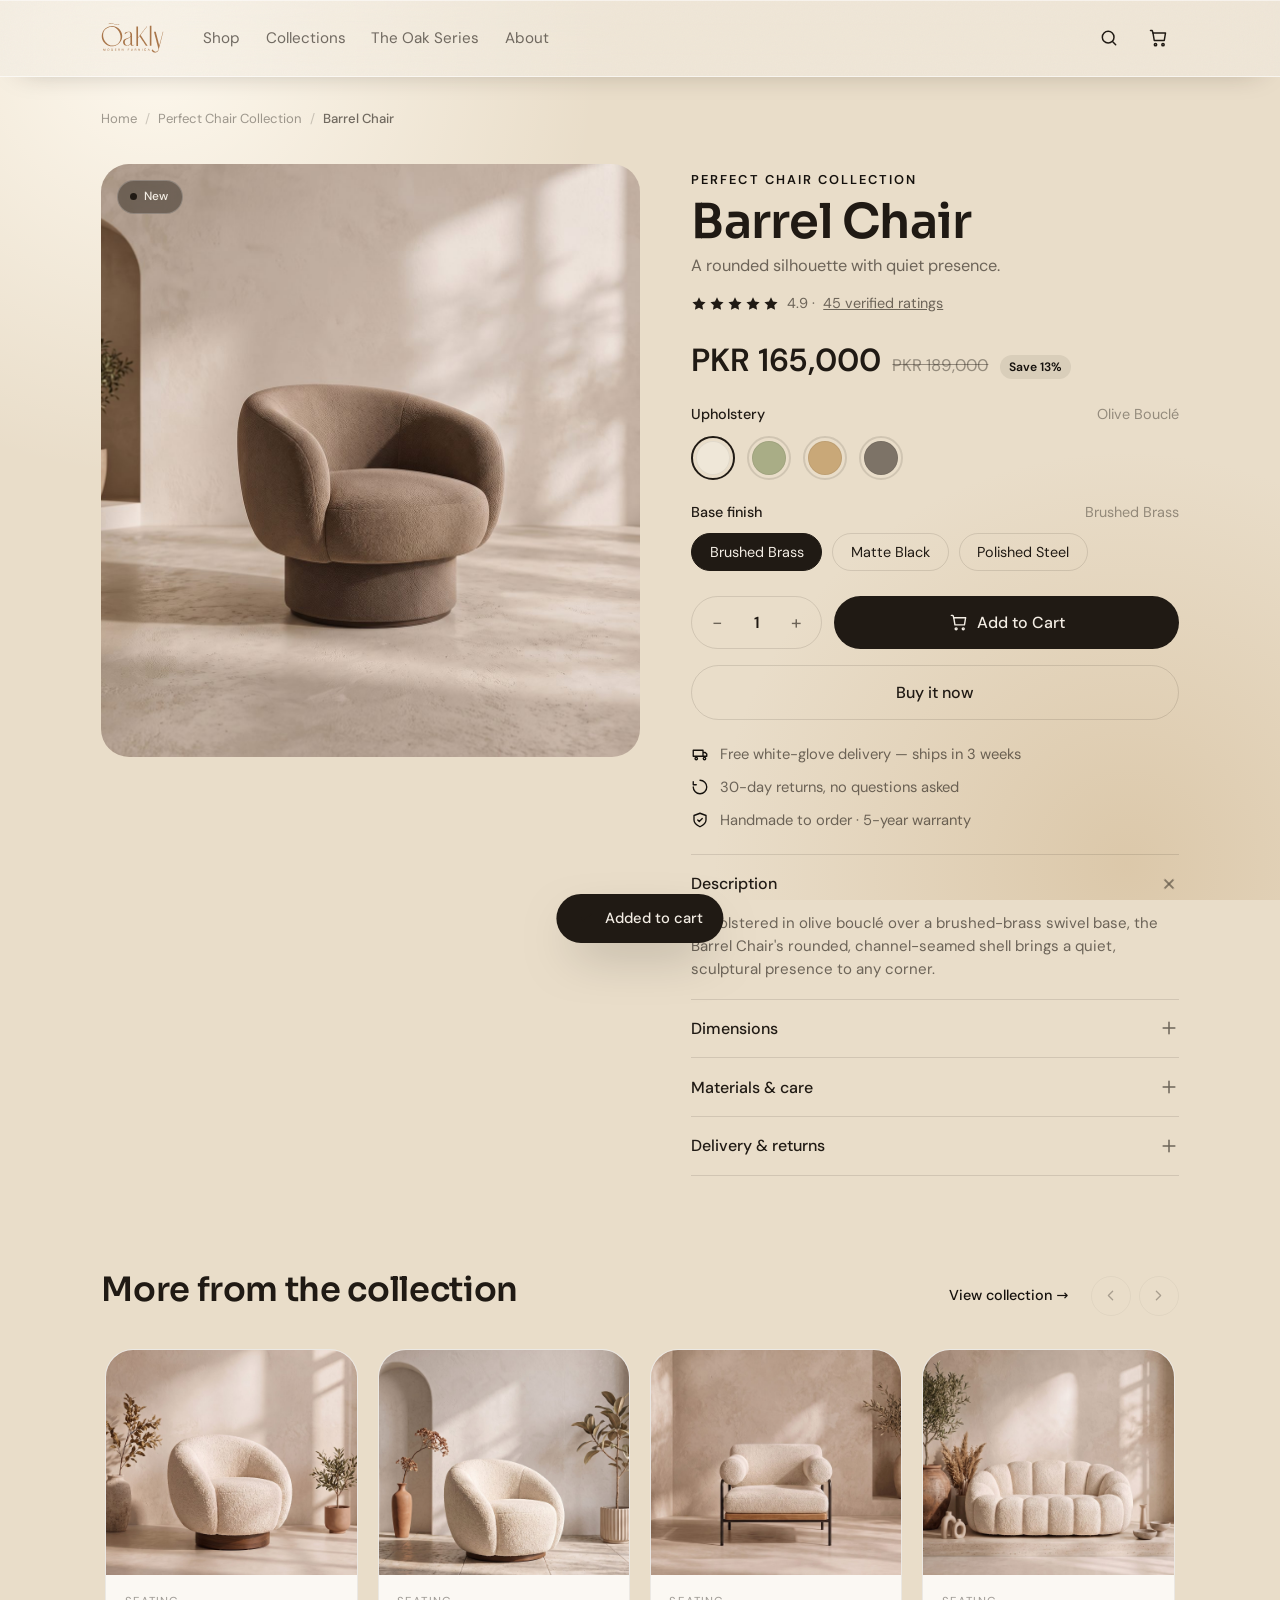
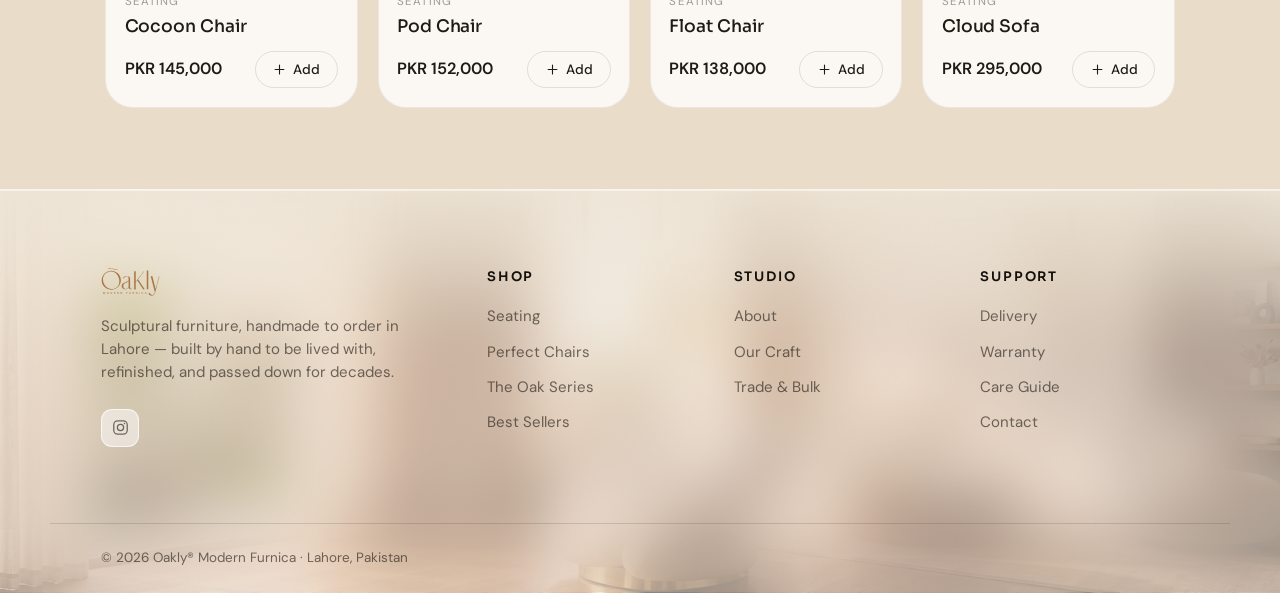
==== barrel-chair.html @ 6c89b43d "Replace outdated rail scrollbar with hidden scroll + arrow buttons The visible thin scrollbar under " ====
<!DOCTYPE html>
<html lang="en">
<head>
  <meta charset="UTF-8" />
  <meta name="viewport" content="width=device-width, initial-scale=1.0" />
  <title>Barrel Chair — Oakly® Perfect Chair Collection</title>
  <meta name="description" content="Barrel Chair — A rounded silhouette with quiet presence. Handmade to order by Oakly® Modern Furnica." />
  <link rel="icon" type="image/svg+xml" href="logo.svg" />
  <meta property="og:type" content="website" />
  <meta property="og:title" content="Barrel Chair — Oakly® Perfect Chair Collection" />
  <meta property="og:description" content="Barrel Chair — A rounded silhouette with quiet presence. Handmade to order by Oakly® Modern Furnica." />
  <meta property="og:image" content="assets/chairs/barrel-chair.jpg" />
  <meta name="twitter:card" content="summary_large_image" />
  <meta name="twitter:title" content="Barrel Chair — Oakly® Perfect Chair Collection" />
  <meta name="twitter:description" content="Barrel Chair — A rounded silhouette with quiet presence. Handmade to order by Oakly® Modern Furnica." />
  <meta name="twitter:image" content="assets/chairs/barrel-chair.jpg" />
  <link rel="preload" href="assets/fonts/DMSans-Variable.woff2" as="font" type="font/woff2" crossorigin />
  <link rel="stylesheet" href="fonts.css" />
  <link rel="stylesheet" href="shop.css" />
  <link rel="stylesheet" href="product.css" />
</head>
<body>

  <div class="cursor" aria-hidden="true"><div class="cursor__dot"></div><div class="cursor__ring"></div></div>

  <!-- ===== Header ===== -->
  <header class="site-header">
    <div class="wrap site-header__row">
      <a class="brand" href="index.html" aria-label="Oakly home"><img src="logo.svg" alt="Oakly — Modern Furnica" /></a>
      <nav class="mainnav" aria-label="Primary">
        <a href="store.html">Shop</a>
        <a href="chairs.html">Collections</a>
        <a href="product.html">The Oak Series</a>
        <a href="index.html">About</a>
      </nav>
      <div class="header-tools">
        <button class="icon-btn" aria-label="Search"><svg viewBox="0 0 24 24" fill="none" stroke="currentColor" stroke-width="1.8" stroke-linecap="round"><circle cx="11" cy="11" r="7"/><path d="m20 20-3.5-3.5"/></svg></button>
        <button class="icon-btn cart-btn" aria-label="Cart">
          <svg viewBox="0 0 24 24" fill="none" stroke="currentColor" stroke-width="1.8" stroke-linecap="round" stroke-linejoin="round"><path d="M6 6h15l-1.5 9h-12z"/><path d="M6 6 5 3H3"/><circle cx="9" cy="20" r="1.4"/><circle cx="18" cy="20" r="1.4"/></svg>
          <span class="cart-count" aria-hidden="true">0</span>
        </button>
        <button class="icon-btn nav-toggle" aria-label="Menu" aria-expanded="false"><svg viewBox="0 0 24 24" fill="none" stroke="currentColor" stroke-width="1.8" stroke-linecap="round"><path d="M4 7h16M4 12h16M4 17h16"/></svg></button>
      </div>
    </div>
  </header>

  <main class="wrap">
    <nav class="breadcrumb" aria-label="Breadcrumb">
      <a href="index.html">Home</a><span>/</span>
      <a href="chairs.html">Perfect Chair Collection</a><span>/</span>
      <b>Barrel Chair</b>
    </nav>

    <div class="product">

      <!-- ===== Gallery ===== -->
      <div class="gallery">
        <figure class="gallery__main">
          <span class="gallery__badge"><span class="dot"></span>New</span>
          <img data-gallery-main src="assets/chairs/barrel-chair.jpg" alt="Barrel Chair — A rounded silhouette with quiet presence." fetchpriority="high" />
        </figure>
      </div>

      <!-- ===== Info ===== -->
      <div class="info">
        <p class="info__eyebrow">Perfect Chair Collection</p>
        <h1 class="info__title">Barrel Chair</h1>
        <p class="info__sub">A rounded silhouette with quiet presence.</p>

        <div class="rating">
          <span class="stars" aria-hidden="true">
            <svg viewBox="0 0 24 24" fill="currentColor"><path d="m12 2 3 6.3 6.9.9-5 4.8 1.2 6.8L12 17.8 5.9 20.8 7.1 14l-5-4.8 6.9-.9z"/></svg>
            <svg viewBox="0 0 24 24" fill="currentColor"><path d="m12 2 3 6.3 6.9.9-5 4.8 1.2 6.8L12 17.8 5.9 20.8 7.1 14l-5-4.8 6.9-.9z"/></svg>
            <svg viewBox="0 0 24 24" fill="currentColor"><path d="m12 2 3 6.3 6.9.9-5 4.8 1.2 6.8L12 17.8 5.9 20.8 7.1 14l-5-4.8 6.9-.9z"/></svg>
            <svg viewBox="0 0 24 24" fill="currentColor"><path d="m12 2 3 6.3 6.9.9-5 4.8 1.2 6.8L12 17.8 5.9 20.8 7.1 14l-5-4.8 6.9-.9z"/></svg>
            <svg viewBox="0 0 24 24" fill="currentColor"><path d="m12 2 3 6.3 6.9.9-5 4.8 1.2 6.8L12 17.8 5.9 20.8 7.1 14l-5-4.8 6.9-.9z"/></svg>
          </span>
          4.9 · <a href="#details" style="text-decoration:underline">45 verified ratings</a>
        </div>

        <div class="price" data-buy-anchor>
          <span class="price__now">PKR 165,000</span>
          <span class="price__was">PKR 189,000</span>
          <span class="price__off">Save 13%</span>
        </div>

        <div class="opt">
          <div class="opt__label"><b>Upholstery</b><span>Olive Bouclé</span></div>
          <div class="swatches" data-select-group>
            <button class="swatch is-active" data-select style="--c:#efe7d8" aria-label="Ivory Bouclé"></button>
            <button class="swatch" data-select style="--c:#a9ad86" aria-label="Olive Bouclé"></button>
            <button class="swatch" data-select style="--c:#c9a878" aria-label="Camel"></button>
            <button class="swatch" data-select style="--c:#7d7367" aria-label="Clay"></button>
          </div>
        </div>

        <div class="opt">
          <div class="opt__label"><b>Base finish</b><span>Brushed Brass</span></div>
          <div class="chips" data-select-group>
            <button class="chip is-active" data-select>Brushed Brass</button>
            <button class="chip" data-select>Matte Black</button>
            <button class="chip" data-select>Polished Steel</button>
          </div>
        </div>

        <div class="buy-row">
          <div class="qty">
            <button data-qty="down" aria-label="Decrease quantity">−</button>
            <input data-qty-input type="number" value="1" min="1" max="99" aria-label="Quantity" />
            <button data-qty="up" aria-label="Increase quantity">+</button>
          </div>
          <button class="btn btn--full" data-add="main" data-name="Barrel Chair" data-price="165000" data-img="assets/chairs/barrel-chair.jpg" data-href="barrel-chair.html"><svg viewBox="0 0 24 24" fill="none" stroke="currentColor" stroke-width="1.8" stroke-linecap="round" stroke-linejoin="round"><path d="M6 6h15l-1.5 9h-12z"/><path d="M6 6 5 3H3"/><circle cx="9" cy="20" r="1.2"/><circle cx="18" cy="20" r="1.2"/></svg><span>Add to Cart</span></button>
        </div>
        <button class="btn btn--ghost btn--full" data-add="buynow" data-name="Barrel Chair" data-price="165000" data-img="assets/chairs/barrel-chair.jpg" data-href="barrel-chair.html">Buy it now</button>

        <ul class="reassure-list">
          <li><svg viewBox="0 0 24 24" fill="none" stroke="currentColor" stroke-width="1.8" stroke-linecap="round" stroke-linejoin="round"><path d="M3 7h13v8H3zM16 10h3l2 2v3h-5z"/><circle cx="7" cy="18" r="1.6"/><circle cx="18" cy="18" r="1.6"/></svg> Free white-glove delivery — ships in 3 weeks</li>
          <li><svg viewBox="0 0 24 24" fill="none" stroke="currentColor" stroke-width="1.8" stroke-linecap="round" stroke-linejoin="round"><path d="M3 12a9 9 0 1 0 9-9"/><path d="M3 5v4h4"/></svg> 30-day returns, no questions asked</li>
          <li><svg viewBox="0 0 24 24" fill="none" stroke="currentColor" stroke-width="1.8" stroke-linecap="round" stroke-linejoin="round"><path d="M12 3 4 6v6c0 5 8 9 8 9s8-4 8-9V6z"/><path d="m9 12 2 2 4-4"/></svg> Handmade to order · 5-year warranty</li>
        </ul>

        <!-- ===== Accordion ===== -->
        <div class="accordion" id="details">
          <div class="acc is-open">
            <button class="acc__head">Description <svg viewBox="0 0 24 24" fill="none" stroke="currentColor" stroke-width="1.8" stroke-linecap="round"><path d="M12 5v14M5 12h14"/></svg></button>
            <div class="acc__body"><div class="acc__inner"><p>Upholstered in olive bouclé over a brushed-brass swivel base, the Barrel Chair's rounded, channel-seamed shell brings a quiet, sculptural presence to any corner.</p></div></div>
          </div>
          <div class="acc">
            <button class="acc__head">Dimensions <svg viewBox="0 0 24 24" fill="none" stroke="currentColor" stroke-width="1.8" stroke-linecap="round"><path d="M12 5v14M5 12h14"/></svg></button>
            <div class="acc__body"><div class="acc__inner"><ul>
              <li><span>Width</span><b>84 cm</b></li>
              <li><span>Depth</span><b>80 cm</b></li>
              <li><span>Height</span><b>72 cm</b></li>
              <li><span>Seat height</span><b>40 cm</b></li>
              <li><span>Weight</span><b>22 kg</b></li>
            </ul></div></div>
          </div>
          <div class="acc">
            <button class="acc__head">Materials &amp; care <svg viewBox="0 0 24 24" fill="none" stroke="currentColor" stroke-width="1.8" stroke-linecap="round"><path d="M12 5v14M5 12h14"/></svg></button>
            <div class="acc__body"><div class="acc__inner"><p>Upholstery: Olive Bouclé. Base: Brushed Brass. Spot-clean with a soft, damp cloth; vacuum on low with a brush head. Removable covers available on request.</p></div></div>
          </div>
          <div class="acc">
            <button class="acc__head">Delivery &amp; returns <svg viewBox="0 0 24 24" fill="none" stroke="currentColor" stroke-width="1.8" stroke-linecap="round"><path d="M12 5v14M5 12h14"/></svg></button>
            <div class="acc__body"><div class="acc__inner"><p>Made to order and dispatched within 3 weeks via free white-glove delivery — we place it in your room and take away the packaging. Return within 30 days for a full refund; we collect at no cost.</p></div></div>
          </div>
        </div>
      </div>
    </div>

    <!-- ===== Complete the look ===== -->
    <div class="section-head reveal">
      <h2>More from the collection</h2>
      <div class="section-head__nav"><a href="chairs.html">View collection →</a><div class="rail-arrows"><button class="rail-arrow" data-rail-prev aria-label="Scroll left" disabled><svg viewBox="0 0 24 24" fill="none" stroke="currentColor" stroke-width="1.8" stroke-linecap="round" stroke-linejoin="round"><path d="m15 6-6 6 6 6"/></svg></button><button class="rail-arrow" data-rail-next aria-label="Scroll right"><svg viewBox="0 0 24 24" fill="none" stroke="currentColor" stroke-width="1.8" stroke-linecap="round" stroke-linejoin="round"><path d="m9 6 6 6-6 6"/></svg></button></div></div>
    </div>
    <div class="rail-wrap"><div class="rail reveal">
      <article class="pcard">
        <div class="pcard__media"><a href="cocoon-chair.html"><img src="assets/chairs/cocoon-chair.jpg" alt="Cocoon Chair" loading="lazy" /></a></div>
        <div class="pcard__body"><p class="pcard__cat">Seating</p><h3 class="pcard__name"><a href="cocoon-chair.html">Cocoon Chair</a></h3><div class="pcard__foot"><span class="pcard__price"><b>PKR 145,000</b></span><button class="pcard__add pcard__add--rail" data-add data-name="Cocoon Chair" data-price="145000" data-img="assets/chairs/cocoon-chair.jpg" data-href="cocoon-chair.html"><svg viewBox="0 0 24 24" fill="none" stroke="currentColor" stroke-width="1.8" stroke-linecap="round" stroke-linejoin="round"><path d="M12 5v14M5 12h14"/></svg><span>Add</span></button></div></div>
      </article>

      <article class="pcard">
        <div class="pcard__media"><a href="pod-chair.html"><img src="assets/chairs/pod-chair.jpg" alt="Pod Chair" loading="lazy" /></a></div>
        <div class="pcard__body"><p class="pcard__cat">Seating</p><h3 class="pcard__name"><a href="pod-chair.html">Pod Chair</a></h3><div class="pcard__foot"><span class="pcard__price"><b>PKR 152,000</b></span><button class="pcard__add pcard__add--rail" data-add data-name="Pod Chair" data-price="152000" data-img="assets/chairs/pod-chair.jpg" data-href="pod-chair.html"><svg viewBox="0 0 24 24" fill="none" stroke="currentColor" stroke-width="1.8" stroke-linecap="round" stroke-linejoin="round"><path d="M12 5v14M5 12h14"/></svg><span>Add</span></button></div></div>
      </article>

      <article class="pcard">
        <div class="pcard__media"><a href="float-chair.html"><img src="assets/chairs/float-chair.jpg" alt="Float Chair" loading="lazy" /></a></div>
        <div class="pcard__body"><p class="pcard__cat">Seating</p><h3 class="pcard__name"><a href="float-chair.html">Float Chair</a></h3><div class="pcard__foot"><span class="pcard__price"><b>PKR 138,000</b></span><button class="pcard__add pcard__add--rail" data-add data-name="Float Chair" data-price="138000" data-img="assets/chairs/float-chair.jpg" data-href="float-chair.html"><svg viewBox="0 0 24 24" fill="none" stroke="currentColor" stroke-width="1.8" stroke-linecap="round" stroke-linejoin="round"><path d="M12 5v14M5 12h14"/></svg><span>Add</span></button></div></div>
      </article>

      <article class="pcard">
        <div class="pcard__media"><a href="cloud-sofa.html"><img src="assets/chairs/cloud-sofa.jpg" alt="Cloud Sofa" loading="lazy" /></a></div>
        <div class="pcard__body"><p class="pcard__cat">Seating</p><h3 class="pcard__name"><a href="cloud-sofa.html">Cloud Sofa</a></h3><div class="pcard__foot"><span class="pcard__price"><b>PKR 295,000</b></span><button class="pcard__add pcard__add--rail" data-add data-name="Cloud Sofa" data-price="295000" data-img="assets/chairs/cloud-sofa.jpg" data-href="cloud-sofa.html"><svg viewBox="0 0 24 24" fill="none" stroke="currentColor" stroke-width="1.8" stroke-linecap="round" stroke-linejoin="round"><path d="M12 5v14M5 12h14"/></svg><span>Add</span></button></div></div>
      </article>
    </div></div>
  </main>

  <!-- ===== Footer ===== -->
  <div class="footer-shell footer-shell--cta">
    <span class="footer-shell__img" aria-hidden="true"></span>
    <footer class="site-footer">
      <span class="site-footer__grain" aria-hidden="true"></span>

      <div class="wrap site-footer__grid">
        <div class="site-footer__brand">
          <img src="logo.svg" alt="Oakly" />
          <p>Sculptural furniture, handmade to order in Lahore — built by hand to be lived with, refinished, and passed down for decades.</p>
          <div class="site-footer__social">
            <a href="https://www.instagram.com/oakly_furnica/" target="_blank" rel="noopener" aria-label="Instagram">
              <svg viewBox="0 0 24 24" fill="none" stroke="currentColor" stroke-width="1.8" stroke-linecap="round" stroke-linejoin="round"><rect x="2.5" y="2.5" width="19" height="19" rx="5.5"/><circle cx="12" cy="12" r="4.4"/><circle cx="17.6" cy="6.4" r="1.1" fill="currentColor" stroke="none"/></svg>
            </a>
          </div>
        </div>

        <nav class="site-footer__col" aria-label="Shop">
          <h4>Shop</h4>
          <ul>
            <li><a href="store.html">Seating</a></li>
            <li><a href="chairs.html">Perfect Chairs</a></li>
            <li><a href="product.html">The Oak Series</a></li>
            <li><a href="store.html">Best Sellers</a></li>
          </ul>
        </nav>

        <nav class="site-footer__col" aria-label="Studio">
          <h4>Studio</h4>
          <ul>
            <li><a href="index.html#about">About</a></li>
            <li><a href="index.html">Our Craft</a></li>
            <li><a href="https://wa.me/923005926262?text=Hi%20Oakly!%20I'm%20enquiring%20about%20a%20trade%2Fbulk%20order." target="_blank" rel="noopener">Trade &amp; Bulk</a></li>
          </ul>
        </nav>

        <nav class="site-footer__col" aria-label="Support">
          <h4>Support</h4>
          <ul>
            <li><a href="index.html#faq">Delivery</a></li>
            <li><a href="index.html#faq">Warranty</a></li>
            <li><a href="index.html">Care Guide</a></li>
            <li><a href="https://wa.me/923005926262" target="_blank" rel="noopener">Contact</a></li>
          </ul>
        </nav>
      </div>

      <div class="wrap site-footer__bar">
        <span>© 2026 Oakly® Modern Furnica · Lahore, Pakistan</span>
      </div>
    </footer>
  </div>

  <!-- ===== Sticky mobile buy bar ===== -->
  <div class="sticky-buy">
    <div class="sticky-buy__price"><b>PKR 165,000</b><small>Barrel Chair</small></div>
    <button class="btn" data-add="main" data-name="Barrel Chair" data-price="165000" data-img="assets/chairs/barrel-chair.jpg" data-href="barrel-chair.html"><span>Add to Cart</span></button>
  </div>

  <!-- ===== Toast ===== -->
  <div class="toast" role="status" aria-live="polite">
    <svg viewBox="0 0 24 24" fill="none" stroke="currentColor" stroke-width="2" stroke-linecap="round" stroke-linejoin="round"><path d="m5 12 4 4 10-10"/></svg>
    <span class="toast__msg">Added to cart</span>
  </div>

  <script src="assets/vendor/lenis.min.js"></script>
  <script src="shop.js"></script>
</body>
</html>
---- fonts.css ----
/* Self-hosted fonts (latin subsets) */

/* Sora — display/heading typeface (matches scribehow.com's h1/heading font).
   Variable font file covering 100–800; declared as a weight range so any
   heading weight resolves to the correct instance from one file. */
@font-face {
  font-family: "Sora";
  font-style: normal;
  font-weight: 100 800;
  font-display: swap;
  src: url("assets/fonts/Sora-Variable.woff2") format("woff2");
}

/* DM Sans — body/UI typeface (matches scribehow.com's primary font).
   Variable font file covering 100–1000. */
@font-face {
  font-family: "DM Sans";
  font-style: normal;
  font-weight: 100 1000;
  font-display: swap;
  src: url("assets/fonts/DMSans-Variable.woff2") format("woff2");
}

/* Manrope — small-caption / eyebrow typeface (matches scribehow.com's
   .small-caption labels). */
@font-face {
  font-family: "Manrope";
  font-style: normal;
  font-weight: 600;
  font-display: swap;
  src: url("assets/fonts/Manrope-600.woff2") format("woff2");
}

@font-face {
  font-family: "Poppins";
  font-style: normal;
  font-weight: 300;
  font-display: swap;
  src: url("assets/fonts/poppins-300.woff2") format("woff2");
}

@font-face {
  font-family: "Poppins";
  font-style: normal;
  font-weight: 400;
  font-display: swap;
  src: url("assets/fonts/poppins-400.woff2") format("woff2");
}

@font-face {
  font-family: "Poppins";
  font-style: normal;
  font-weight: 500;
  font-display: swap;
  src: url("assets/fonts/poppins-500.woff2") format("woff2");
}

@font-face {
  font-family: "Poppins";
  font-style: normal;
  font-weight: 600;
  font-display: swap;
  src: url("assets/fonts/poppins-600.woff2") format("woff2");
}

@font-face {
  font-family: "Poppins";
  font-style: normal;
  font-weight: 700;
  font-display: swap;
  src: url("assets/fonts/poppins-700.woff2") format("woff2");
}

@font-face {
  font-family: "Space Mono";
  font-style: normal;
  font-weight: 700;
  font-display: swap;
  src: url("assets/fonts/space-mono-700.woff2") format("woff2");
}

@font-face {
  font-family: "General Sans";
  font-style: normal;
  font-weight: 400;
  font-display: swap;
  src: url("assets/fonts/general-sans-400.woff2") format("woff2");
}

@font-face {
  font-family: "General Sans";
  font-style: normal;
  font-weight: 500;
  font-display: swap;
  src: url("assets/fonts/general-sans-500.woff2") format("woff2");
}

@font-face {
  font-family: "General Sans";
  font-style: normal;
  font-weight: 600;
  font-display: swap;
  src: url("assets/fonts/general-sans-600.woff2") format("woff2");
}

@font-face {
  font-family: "General Sans";
  font-style: normal;
  font-weight: 700;
  font-display: swap;
  src: url("assets/fonts/general-sans-700.woff2") format("woff2");
}
---- shop.css ----
/* ============================================================
   Oakly® — Modern Furnica · Storefront system
   Shared styles for the product & store pages.
   A committed warm-boutique identity (single light world).
   ============================================================ */

:root {
  --oak:       #201a14;
  --oak-deep:  #14100c;
  --ink:       #201a14;
  --ink-soft:  rgba(32, 26, 20, 0.62);
  --ink-faint: rgba(32, 26, 20, 0.42);
  --line:      rgba(32, 26, 20, 0.12);
  --line-soft: rgba(32, 26, 20, 0.07);

  --cream:     #f3ede4;
  --paper:     #fbf8f3;
  --paper-2:   #ffffff;
  --dark:      #1b1712;
  --on-dark:   #f3ede4;
  --on-dark-dim: rgba(243, 237, 228, 0.6);

  /* Ambient "reviews" wash — deeper beige lifted by two soft warm glows,
     used as the site-wide page background. Kept as gradient layers only
     (no trailing colour) so background-attachment: fixed applies to both
     glows and every screenful carries the wash. */
  --beige-deep: #e9ddc9;
  --ambient-bg:
    radial-gradient(58vw 55vw at 12% 6%, rgba(255, 250, 240, 0.92), rgba(255, 250, 240, 0) 60%),
    radial-gradient(52vw 52vw at 88% 96%, rgba(198, 166, 119, 0.38), rgba(198, 166, 119, 0) 62%);

  --star:      #201a14;
  --ok:        #5c7a53;

  --r-lg: 28px;
  --r-md: 18px;
  --r-sm: 12px;
  --r-pill: 100px;

  --ease-out:  cubic-bezier(0.22, 1, 0.36, 1);
  --ease-soft: cubic-bezier(0.45, 0, 0.15, 1);

  --font: "DM Sans", "General Sans", "Poppins", system-ui, -apple-system, sans-serif;
  --font-head: "Sora", "DM Sans", "General Sans", sans-serif;
  --font-eyebrow: "Manrope", "DM Sans", sans-serif;

  --pad: clamp(1.1rem, 4vw, 4rem);
  --maxw: 1180px;
}

* { margin: 0; padding: 0; box-sizing: border-box; }

html {
  -webkit-text-size-adjust: 100%;
  overflow-x: hidden;
}

/* Lenis owns scroll smoothing once it's active — CSS scroll-behavior
   would otherwise fight its eased scrollTo() calls. */
html.lenis, html.lenis body { height: auto; }
html.lenis-smooth { scroll-behavior: auto !important; }
html.lenis.lenis-smooth [data-lenis-prevent] { overscroll-behavior: contain; }
html.lenis.lenis-stopped { overflow: hidden; }

body {
  font-family: var(--font);
  color: var(--ink);
  background-color: var(--beige-deep);
  background-image: var(--ambient-bg);
  background-attachment: fixed;
  background-repeat: no-repeat;
  line-height: 1.5;
  /* overflow-x is clipped on <html> only (below) — setting it here too
     would force the UA to give body its own overflow-y:auto (per the
     CSS overflow spec's cross-axis rule), turning body into a second,
     independent scroll container. That breaks position:sticky for any
     descendant (e.g. the Lookbook pinned scroll), since it then sticks
     relative to body's own scrollTop, which never actually moves. */
}

a { color: inherit; text-decoration: none; }
button { font-family: inherit; color: inherit; cursor: pointer; border: none; background: none; }
img { display: block; max-width: 100%; }
ul { list-style: none; }

/* Display/heading typeface site-wide, matching scribehow.com's heading
   font applied over its body font. */
h1, h2, h3, h4, h5, h6 { font-family: var(--font-head); }

:focus-visible { outline: 2px solid var(--oak); outline-offset: 3px; border-radius: 4px; }

.wrap { width: 100%; max-width: var(--maxw); margin-inline: auto; padding-inline: var(--pad); }

/* ============================================================
   Header
   ============================================================ */

.site-header {
  position: sticky;
  top: 0;
  z-index: 40;
  /* Same light beige frosted-glass material as the footer, so the
     header and footer correlate. */
  background: rgba(243, 237, 228, 0.55);
  backdrop-filter: blur(30px) saturate(1.15);
  -webkit-backdrop-filter: blur(30px) saturate(1.15);
  border-bottom: 1px solid rgba(255, 255, 255, 0.6);
  box-shadow: 0 12px 30px -22px rgba(40, 28, 16, 0.4), inset 0 1px 0 rgba(255, 255, 255, 0.55);
}

.site-header::after {
  content: "";
  position: absolute;
  inset: 0;
  z-index: -1;
  background-image: url("data:image/svg+xml,%3Csvg xmlns='http://www.w3.org/2000/svg' width='160' height='160'%3E%3Cfilter id='n'%3E%3CfeTurbulence type='fractalNoise' baseFrequency='0.85' numOctaves='2'/%3E%3C/filter%3E%3Crect width='160' height='160' filter='url(%23n)' opacity='0.5'/%3E%3C/svg%3E");
  opacity: 0.06;
  pointer-events: none;
}

.site-header__row {
  display: flex;
  align-items: center;
  gap: clamp(1rem, 3vw, 3rem);
  height: clamp(60px, 8vw, 76px);
}

.brand { display: inline-flex; align-items: center; }
.brand img { height: clamp(24px, 2.6vw, 32px); width: auto; }

.mainnav { display: flex; gap: clamp(1rem, 2vw, 2rem); font-size: 0.95rem; }
.mainnav a { position: relative; padding: 4px 0; color: var(--ink-soft); transition: color .25s; }
.mainnav a::after {
  content: ""; position: absolute; left: 0; bottom: 0; width: 100%; height: 1.5px;
  background: var(--ink); transform: scaleX(0); transform-origin: right;
  transition: transform .35s var(--ease-out);
}
.mainnav a:hover { color: var(--ink); }
.mainnav a:hover::after,
.mainnav a[aria-current="page"]::after { transform: scaleX(1); transform-origin: left; }
.mainnav a[aria-current="page"] { color: var(--ink); }

.header-tools { margin-left: auto; display: flex; align-items: center; gap: 0.4rem; }
.icon-btn {
  width: 42px; height: 42px; border-radius: 50%;
  display: grid; place-items: center; color: var(--ink);
  transition: background-color .25s, transform .25s var(--ease-out);
}
.icon-btn:hover { background: rgba(32, 26, 20, 0.06); transform: translateY(-1px); }
.icon-btn svg { width: 20px; height: 20px; }

.cart-btn { position: relative; }
.cart-count {
  position: absolute; top: 4px; right: 4px;
  min-width: 18px; height: 18px; padding: 0 4px;
  display: grid; place-items: center;
  font-size: 0.64rem; font-weight: 600;
  color: var(--cream); background: var(--ink);
  border-radius: 100px;
  transform: scale(0);
  transition: transform .3s var(--ease-out);
}
.cart-count.is-on { transform: scale(1); }

.nav-toggle { display: none; }

/* ============================================================
   Buttons
   ============================================================ */

.btn {
  --bg: var(--ink); --fg: var(--cream);
  position: relative;
  display: inline-flex; align-items: center; justify-content: center; gap: 0.55em;
  padding: 1rem 1.6rem;
  border-radius: var(--r-pill);
  background: var(--bg); color: var(--fg);
  font-size: 1rem; font-weight: 500;
  overflow: hidden;
  transition: transform .3s var(--ease-out);
}
.btn > * { position: relative; z-index: 1; }
.btn::before {
  content: ""; position: absolute; inset: 0;
  background: var(--oak); transform: translateY(101%);
  transition: transform .45s var(--ease-out); z-index: 0;
}
.btn:hover::before { transform: translateY(0); }
.btn:hover { transform: translateY(-2px); }
.btn:active { transform: scale(0.98); }
.btn svg { width: 19px; height: 19px; }

.btn--ghost {
  --bg: transparent; --fg: var(--ink);
  border: 1.5px solid var(--line);
}
.btn--ghost::before { background: var(--ink); }
.btn--ghost:hover { --fg: var(--cream); }

.btn--full { width: 100%; }

/* ============================================================
   Footer
   ============================================================ */

/* The footer shell holds a warm interior photo that begins ABOVE the
   footer and continues behind it; the footer itself is a light beige,
   grainy frosted-glass sheet that blurs the image through it. */
.footer-shell {
  position: relative;
  margin-top: clamp(3rem, 8vw, 7rem);
  isolation: isolate;
}

.footer-shell__img {
  position: absolute;
  left: 0; right: 0;
  top: clamp(-260px, -22vw, -150px);   /* image starts before the footer */
  bottom: 0;
  z-index: 0;
  background: url("assets/footer-bg.jpg") center 32% / cover no-repeat;
  /* fade the exposed strip in at the top so it doesn't hard-cut */
  -webkit-mask-image: linear-gradient(to bottom, transparent 0, #000 clamp(90px, 12vw, 150px));
  mask-image: linear-gradient(to bottom, transparent 0, #000 clamp(90px, 12vw, 150px));
  pointer-events: none;
}

/* When the CTA shares the shell, the photo spans from the top of the
   shell (behind the CTA) down through the footer, instead of bleeding up
   into the section above. */
.footer-shell--cta { margin-top: clamp(2rem, 5vw, 3.5rem); }
.footer-shell--cta .footer-shell__img { top: 0; }

.site-footer {
  position: relative;
  z-index: 1;
  color: var(--ink);
  overflow: hidden;
  /* light beige frosted sheet over the photo */
  background: rgba(243, 237, 228, 0.55);
  backdrop-filter: blur(30px) saturate(1.15);
  -webkit-backdrop-filter: blur(30px) saturate(1.15);
  border-top: 1px solid rgba(255, 255, 255, 0.6);
  box-shadow: inset 0 1px 0 rgba(255, 255, 255, 0.5);
}

/* Grain over the frosted sheet */
.site-footer__grain {
  position: absolute;
  inset: 0;
  z-index: 0;
  background-image: url("data:image/svg+xml,%3Csvg xmlns='http://www.w3.org/2000/svg' width='160' height='160'%3E%3Cfilter id='n'%3E%3CfeTurbulence type='fractalNoise' baseFrequency='0.85' numOctaves='2'/%3E%3C/filter%3E%3Crect width='160' height='160' filter='url(%23n)' opacity='0.5'/%3E%3C/svg%3E");
  opacity: 0.06;
  pointer-events: none;
}

.site-footer__grid,
.site-footer__bar { position: relative; z-index: 1; }

.site-footer__grid {
  display: grid;
  grid-template-columns: 1.7fr repeat(3, 1fr);
  gap: clamp(2rem, 4vw, 3rem);
  padding-block: clamp(3rem, 6vw, 5rem);
}

.site-footer__brand img { height: 30px; margin-bottom: 1.1rem; }
.site-footer__brand p { color: var(--ink-soft); font-size: 0.94rem; line-height: 1.55; max-width: 36ch; }

.site-footer__social { display: flex; gap: 0.6rem; margin-top: 1.5rem; }
.site-footer__social a {
  width: 38px; height: 38px;
  display: grid; place-items: center;
  border-radius: 11px;
  color: var(--ink-soft);
  background: rgba(255, 255, 255, 0.5);
  border: 1px solid rgba(255, 255, 255, 0.7);
  transition: transform .3s var(--ease-out), background-color .3s, color .3s, border-color .3s;
}
.site-footer__social a:hover {
  color: var(--ink);
  background: rgba(255, 255, 255, 0.85);
  border-color: #fff;
  transform: translateY(-3px);
}
.site-footer__social svg { width: 17px; height: 17px; }

.site-footer h4 { font-size: 0.82rem; text-transform: uppercase; letter-spacing: 0.14em; color: var(--oak-deep); margin-bottom: 1.1rem; font-weight: 600; }
.site-footer ul { display: grid; gap: 0.7rem; list-style: none; }
.site-footer li a {
  position: relative;
  display: inline-block;
  color: var(--ink-soft);
  font-size: 0.94rem;
  transition: color .25s, transform .25s var(--ease-out);
}
.site-footer li a:hover { color: var(--ink); transform: translateX(3px); }

.site-footer__bar {
  border-top: 1px solid rgba(32, 26, 20, 0.14);
  padding-block: 1.5rem;
  display: flex; flex-wrap: wrap; gap: 0.6rem 1.6rem; align-items: center;
  font-size: 0.84rem; color: var(--ink-soft);
}
.site-footer__legal { margin-left: auto; display: flex; flex-wrap: wrap; gap: 0.6rem 1.6rem; }
.site-footer__legal a { transition: color .25s; }
.site-footer__legal a:hover { color: var(--ink); }

@media (max-width: 820px) {
  .site-footer__grid { grid-template-columns: 1fr 1fr; }
  .site-footer__brand { grid-column: 1 / -1; }
}
@media (max-width: 480px) {
  .site-footer__grid { grid-template-columns: 1fr; }
  .site-footer__bar { flex-direction: column; align-items: flex-start; }
  .site-footer__legal { margin-left: 0; }
}

/* ============================================================
   Toast (add-to-cart feedback)
   ============================================================ */

.toast {
  position: fixed;
  left: 50%; bottom: 26px;
  transform: translate(-50%, 140%);
  z-index: 80;
  display: inline-flex; align-items: center; gap: 0.6rem;
  padding: 0.85rem 1.3rem;
  background: var(--ink); color: var(--cream);
  border-radius: var(--r-pill);
  box-shadow: 0 20px 50px -18px rgba(0,0,0,0.5);
  font-size: 0.92rem; font-weight: 500;
  transition: transform .5s var(--ease-out);
}
.toast.is-on { transform: translate(-50%, 0); }
.toast svg { width: 18px; height: 18px; color: var(--oak); }

/* ============================================================
   Cart drawer
   ============================================================ */

.cart-drawer {
  position: fixed;
  inset: 0;
  z-index: 95;
  visibility: hidden;
}

.cart-drawer.is-open { visibility: visible; }

.cart-drawer__backdrop {
  position: absolute;
  inset: 0;
  background: rgba(20, 16, 10, 0.4);
  opacity: 0;
  transition: opacity 0.35s var(--ease-out);
}

.cart-drawer.is-open .cart-drawer__backdrop { opacity: 1; }

.cart-drawer__panel {
  position: absolute;
  top: 0;
  right: 0;
  bottom: 0;
  width: min(400px, 92vw);
  display: flex;
  flex-direction: column;
  background: var(--paper-2);
  box-shadow: -30px 0 60px -20px rgba(40, 28, 16, 0.45);
  transform: translateX(100%);
  transition: transform 0.4s var(--ease-out);
}

.cart-drawer.is-open .cart-drawer__panel { transform: translateX(0); }

.cart-drawer__head {
  display: flex;
  align-items: center;
  justify-content: space-between;
  padding: 1.4rem 1.4rem 1.1rem;
  border-bottom: 1px solid var(--line-soft);
}

.cart-drawer__head h3 { font-size: 1.15rem; font-weight: 600; }

.cart-drawer__close {
  display: flex;
  align-items: center;
  justify-content: center;
  width: 34px;
  height: 34px;
  border-radius: 50%;
  transition: background-color 0.25s var(--ease-out);
}

.cart-drawer__close:hover { background: var(--line-soft); }
.cart-drawer__close svg { width: 18px; height: 18px; }

.cart-drawer__items {
  flex: 1;
  overflow-y: auto;
  padding: 0.4rem 1.4rem;
}

.cart-drawer__empty {
  display: none;
  padding: 3rem 1.4rem;
  text-align: center;
  color: var(--ink-faint);
  font-size: 0.92rem;
}

.cart-item {
  display: flex;
  align-items: center;
  gap: 0.85rem;
  padding: 1rem 0;
  border-bottom: 1px solid var(--line-soft);
}

.cart-item__img {
  width: 58px;
  height: 58px;
  flex: none;
  border-radius: var(--r-sm);
  object-fit: cover;
  background: var(--cream);
}

.cart-item__body { flex: 1; min-width: 0; }
.cart-item__name { font-size: 0.9rem; font-weight: 600; }
.cart-item__price { margin-top: 0.15rem; font-size: 0.82rem; color: var(--ink-soft); }

.cart-item__qty {
  display: inline-flex;
  align-items: center;
  gap: 0.6rem;
  margin-top: 0.5rem;
}

.cart-item__qty button {
  width: 22px;
  height: 22px;
  display: flex;
  align-items: center;
  justify-content: center;
  border: 1px solid var(--line);
  border-radius: 50%;
  font-size: 0.85rem;
  line-height: 1;
  transition: background-color 0.2s var(--ease-out);
}

.cart-item__qty button:hover { background: var(--line-soft); }
.cart-item__qty span { min-width: 1.2em; text-align: center; font-size: 0.85rem; font-weight: 600; }

.cart-item__remove {
  flex: none;
  display: flex;
  align-items: center;
  justify-content: center;
  width: 28px;
  height: 28px;
  color: var(--ink-faint);
  border-radius: 50%;
  transition: color 0.2s var(--ease-out), background-color 0.2s var(--ease-out);
}

.cart-item__remove:hover { color: var(--ink); background: var(--line-soft); }
.cart-item__remove svg { width: 15px; height: 15px; }

.cart-drawer__foot {
  padding: 1.2rem 1.4rem 1.5rem;
  border-top: 1px solid var(--line-soft);
}

.cart-drawer__row {
  display: flex;
  align-items: center;
  justify-content: space-between;
  font-size: 1rem;
}

.cart-drawer__row b { font-size: 1.15rem; }

.cart-drawer__note {
  margin-top: 0.5rem;
  font-size: 0.76rem;
  line-height: 1.5;
  color: var(--ink-faint);
}

.cart-drawer__checkout {
  margin-top: 1rem;
  background: #000;
  gap: 0.6rem;
}

.cart-drawer__checkout::before { background: #222; }
.cart-drawer__checkout svg { width: 20px; height: 20px; }

/* ============================================================
   Reveal-on-scroll
   ============================================================ */

.reveal {
  opacity: 0;
  transform: translateY(26px) scale(0.985);
  filter: blur(6px);
  transition: opacity .9s var(--ease-out), transform .9s var(--ease-out), filter .9s var(--ease-out);
  transition-delay: var(--rd, 0s);
}
.reveal.is-in { opacity: 1; transform: none; filter: blur(0); }

/* ============================================================
   Custom cursor
   ============================================================ */

.cursor { display: none; }
@media (pointer: fine) {
  .cursor { display: block; }
  .cursor__dot, .cursor__ring { position: fixed; top: 0; left: 0; z-index: 90; border-radius: 50%; pointer-events: none; transform: translate(-100px,-100px); }
  .cursor__dot { width: 6px; height: 6px; background: var(--ink); }
  .cursor__ring { width: 32px; height: 32px; border: 1.5px solid rgba(32,26,20,0.4); transition: width .25s var(--ease-out), height .25s var(--ease-out), background-color .25s; }
  .cursor.is-hover .cursor__ring { width: 50px; height: 50px; background: rgba(32,26,20,0.05); border-color: rgba(32,26,20,0.15); }
}

/* ============================================================
   Mobile nav
   ============================================================ */

@media (max-width: 760px) {
  .mainnav {
    position: fixed; inset: 0 0 0 auto;
    width: min(78vw, 320px);
    flex-direction: column; gap: 0.4rem;
    padding: 6rem 1.6rem 2rem;
    background: var(--paper);
    box-shadow: -30px 0 60px -20px rgba(40,28,16,0.4);
    transform: translateX(100%);
    transition: transform .4s var(--ease-out);
    font-size: 1.1rem;
  }
  .mainnav.is-open { transform: translateX(0); }
  .mainnav a { padding: 0.7rem 0; border-bottom: 1px solid var(--line-soft); }
  .mainnav a::after { display: none; }
  .nav-toggle { display: grid; }
  .header-tools { margin-left: auto; }
  .cursor { display: none; }

  .site-footer__grid { grid-template-columns: repeat(2, 1fr); gap: 2rem 1.4rem; }
  .site-footer__brand { grid-column: 1 / -1; }
}

@media (max-width: 480px) {
  .site-footer__grid { grid-template-columns: 1fr; gap: 1.8rem; }
}

@media (prefers-reduced-motion: reduce) {
  *, *::before, *::after { animation-duration: .001s !important; transition-duration: .001s !important; }
  .reveal { opacity: 1; transform: none; filter: none; }
  .cursor { display: none; }
}
---- product.css ----
/* ============================================================
   Oakly® — The Oak Lounge · Product detail page
   ============================================================ */

.breadcrumb {
  display: flex; gap: 0.5rem; align-items: center;
  padding-top: clamp(1.2rem, 3vw, 2rem);
  font-size: 0.82rem; color: var(--ink-faint);
}
.breadcrumb a:hover { color: var(--ink); }
.breadcrumb span { opacity: 0.5; }
.breadcrumb b { color: var(--ink-soft); font-weight: 500; }

/* -- Layout --------------------------------------------------- */

.product {
  display: grid;
  grid-template-columns: 1.05fr 0.95fr;
  gap: clamp(1.5rem, 4vw, 3.4rem);
  padding-top: clamp(1.2rem, 3vw, 2.2rem);
  align-items: start;
}

/* -- Gallery -------------------------------------------------- */

.gallery { position: sticky; top: 96px; display: grid; gap: 14px; }

.gallery__main {
  position: relative;
  border-radius: var(--r-lg);
  overflow: hidden;
  aspect-ratio: 4 / 4.4;
  background: var(--paper);
}
.gallery__main img {
  width: 100%; height: 100%; object-fit: cover;
  transition: transform 1.1s var(--ease-out), opacity .4s var(--ease-out);
}
.gallery__main:hover img { transform: scale(1.05); }

.gallery__badge {
  position: absolute; top: 16px; left: 16px; z-index: 2;
  display: inline-flex; align-items: center; gap: 7px;
  padding: 7px 14px 7px 12px;
  font-size: 0.74rem; font-weight: 500; color: var(--cream);
  background: rgba(26, 20, 14, 0.42);
  border: 1px solid rgba(255,255,255,0.22);
  backdrop-filter: blur(8px); -webkit-backdrop-filter: blur(8px);
  border-radius: var(--r-pill);
}
.gallery__badge .dot {
  width: 7px; height: 7px; border-radius: 50%; background: var(--oak);
  animation: pulse 2.4s var(--ease-soft) infinite;
}
@keyframes pulse {
  0%,100% { box-shadow: 0 0 0 0 rgba(32,26,20,0.55); }
  50%     { box-shadow: 0 0 0 6px rgba(32,26,20,0); }
}

.thumbs { display: flex; gap: 12px; }
.thumb {
  flex: 1; aspect-ratio: 1; border-radius: var(--r-md); overflow: hidden;
  border: 2px solid transparent; background: var(--paper);
  transition: border-color .3s var(--ease-out), transform .3s var(--ease-out);
}
.thumb img { width: 100%; height: 100%; object-fit: cover; }
.thumb:hover { transform: translateY(-2px); }
.thumb.is-active { border-color: var(--ink); }

/* -- Info panel ----------------------------------------------- */

.info { padding-top: 0.4rem; }

.info__eyebrow { font-size: 0.8rem; letter-spacing: 0.16em; text-transform: uppercase; color: var(--oak-deep); font-weight: 600; }

.info__title {
  font-size: clamp(2rem, 4vw, 3rem);
  font-weight: 600; line-height: 1.05; letter-spacing: -0.015em;
  margin: 0.5rem 0 0.4rem;
  text-wrap: balance;
}
.info__sub { color: var(--ink-soft); font-size: 1.02rem; }

.rating { display: flex; align-items: center; gap: 0.5rem; margin-top: 0.9rem; font-size: 0.9rem; color: var(--ink-soft); }
.stars { display: inline-flex; gap: 2px; color: var(--star); }
.stars svg { width: 16px; height: 16px; }

.price { display: flex; align-items: baseline; gap: 0.7rem; margin: 1.3rem 0; }
.price__now { font-size: clamp(1.6rem, 3vw, 2rem); font-weight: 600; }
.price__was { font-size: 1.05rem; color: var(--ink-faint); text-decoration: line-through; }
.price__off { font-size: 0.76rem; font-weight: 600; color: var(--oak-deep); background: rgba(32,26,20,0.08); padding: 3px 9px; border-radius: var(--r-pill); }

.opt { margin-bottom: 1.4rem; }
.opt__label { display: flex; justify-content: space-between; font-size: 0.9rem; margin-bottom: 0.6rem; }
.opt__label b { font-weight: 500; }
.opt__label span { color: var(--ink-faint); }

.swatches { display: flex; gap: 12px; }
.swatch {
  width: 44px; height: 44px; border-radius: 50%;
  border: 2px solid var(--line);
  position: relative;
  transition: transform .25s var(--ease-out), border-color .25s;
}
.swatch::after {
  content: ""; position: absolute; inset: 3px; border-radius: 50%;
  background: var(--c);
  box-shadow: inset 0 0 0 1px rgba(0,0,0,0.06);
}
.swatch:hover { transform: scale(1.08); }
.swatch.is-active { border-color: var(--ink); }

.chips { display: flex; gap: 10px; flex-wrap: wrap; }
.chip {
  padding: 0.55rem 1.1rem; border-radius: var(--r-pill);
  border: 1.5px solid var(--line); font-size: 0.9rem;
  transition: border-color .25s, background-color .25s, color .25s, transform .25s var(--ease-out);
}
.chip:hover { transform: translateY(-1px); }
.chip.is-active { border-color: var(--ink); background: var(--ink); color: var(--cream); }

.buy-row { display: flex; gap: 12px; align-items: stretch; margin: 1.6rem 0 1rem; }
.qty {
  display: flex; align-items: center; gap: 0.2rem;
  border: 1.5px solid var(--line); border-radius: var(--r-pill);
  padding: 0 0.4rem;
}
.qty button { width: 38px; height: 38px; border-radius: 50%; display: grid; place-items: center; font-size: 1.2rem; color: var(--ink-soft); transition: background-color .2s; }
.qty button:hover { background: rgba(32,26,20,0.06); }
.qty input {
  width: 34px; text-align: center; border: none; background: none;
  font-family: inherit; font-size: 1rem; font-weight: 600; color: var(--ink);
  -moz-appearance: textfield;
}
.qty input::-webkit-outer-spin-button, .qty input::-webkit-inner-spin-button { -webkit-appearance: none; margin: 0; }

.reassure-list { display: grid; gap: 0.7rem; margin: 1.4rem 0; }
.reassure-list li { display: flex; align-items: center; gap: 0.7rem; font-size: 0.92rem; color: var(--ink-soft); }
.reassure-list svg { width: 18px; height: 18px; color: var(--oak-deep); flex: none; }

/* -- Accordion ------------------------------------------------ */

.accordion { border-top: 1px solid var(--line); margin-top: 1.4rem; }
.acc { border-bottom: 1px solid var(--line); }
.acc__head {
  width: 100%; display: flex; justify-content: space-between; align-items: center;
  padding: 1.15rem 0; font-size: 1rem; font-weight: 500; text-align: left;
}
.acc__head svg { width: 20px; height: 20px; transition: transform .35s var(--ease-out); color: var(--ink-soft); }
.acc.is-open .acc__head svg { transform: rotate(45deg); }
.acc__body { display: grid; grid-template-rows: 0fr; transition: grid-template-rows .4s var(--ease-out); }
.acc.is-open .acc__body { grid-template-rows: 1fr; }
.acc__inner { overflow: hidden; }
.acc__inner p, .acc__inner ul { padding-bottom: 1.15rem; color: var(--ink-soft); font-size: 0.94rem; }
.acc__inner ul { display: grid; gap: 0.4rem; }
.acc__inner li { display: flex; justify-content: space-between; gap: 1rem; border-bottom: 1px dashed var(--line-soft); padding-bottom: 0.4rem; }
.acc__inner li b { color: var(--ink); font-weight: 500; }

/* ============================================================
   Complete the look
   ============================================================ */

.section-head {
  display: flex; align-items: end; justify-content: space-between; gap: 1rem;
  margin-top: clamp(3rem, 7vw, 6rem); margin-bottom: 1.8rem;
}
.section-head h2 { font-size: clamp(1.5rem, 3vw, 2.1rem); font-weight: 600; letter-spacing: -0.01em; }
.section-head__nav { display: flex; align-items: center; gap: 1.4rem; }
.section-head a {
  display: inline-flex; align-items: center; gap: 6px;
  font-size: 0.9rem; color: var(--oak-deep); font-weight: 500;
  transition: gap .25s var(--ease-out);
}
.section-head a:hover { gap: 10px; }

.rail-arrows { display: flex; gap: 8px; }
.rail-arrow {
  width: 40px; height: 40px; border-radius: 50%;
  display: grid; place-items: center;
  border: 1.5px solid var(--line); color: var(--ink);
  transition: background-color .25s, color .25s, border-color .25s, opacity .25s;
}
.rail-arrow svg { width: 17px; height: 17px; }
.rail-arrow:hover { background: var(--ink); border-color: var(--ink); color: var(--cream); }
.rail-arrow:disabled { opacity: 0.32; pointer-events: none; }

.rail-wrap { position: relative; }
.rail-wrap::before, .rail-wrap::after {
  content: ""; position: absolute; top: 0; bottom: 1.6rem; width: clamp(28px, 5vw, 64px);
  z-index: 2; pointer-events: none;
  opacity: 0; transition: opacity .3s var(--ease-out);
}
.rail-wrap::before { left: 0; background: linear-gradient(to right, var(--cream), transparent); }
.rail-wrap::after { right: 0; background: linear-gradient(to left, var(--cream), transparent); }
.rail-wrap.is-scrolled::before { opacity: 1; }
.rail-wrap.can-scroll-more::after { opacity: 1; }

.rail {
  display: grid; grid-auto-flow: column; grid-auto-columns: minmax(250px, 1fr);
  gap: 20px; overflow-x: auto; padding: 4px 4px 1.6rem;
  scroll-snap-type: x mandatory;
  scrollbar-width: none; -ms-overflow-style: none;
}
.rail::-webkit-scrollbar { display: none; height: 0; }

.rail .pcard {
  scroll-snap-align: start;
  background: var(--paper);
  border: 1px solid var(--line-soft);
  border-radius: var(--r-lg);
  overflow: hidden;
  transition: transform .45s var(--ease-out), box-shadow .45s var(--ease-out), border-color .3s;
}
.rail .pcard:hover {
  transform: translateY(-6px);
  box-shadow: 0 34px 64px -30px rgba(40,28,16,0.42);
  border-color: var(--line);
}

.rail .pcard__media { position: relative; aspect-ratio: 4 / 3.6; overflow: hidden; background: var(--cream); }
.rail .pcard__media img { width: 100%; height: 100%; object-fit: cover; transition: transform 1.1s var(--ease-out); }
.rail .pcard:hover .pcard__media img { transform: scale(1.08); }
.rail .pcard__media::after {
  content: ""; position: absolute; inset: 0;
  background: linear-gradient(to top, rgba(20,15,10,0.28), rgba(20,15,10,0) 45%);
  opacity: 0; transition: opacity .4s var(--ease-out);
}
.rail .pcard:hover .pcard__media::after { opacity: 1; }

.rail .pcard__tag {
  position: absolute; top: 12px; left: 12px; z-index: 1;
  font-size: 0.68rem; font-weight: 600; letter-spacing: 0.04em;
  color: var(--ink); background: rgba(251,248,243,0.9);
  padding: 5px 10px; border-radius: var(--r-pill);
  backdrop-filter: blur(6px); -webkit-backdrop-filter: blur(6px);
}

.rail .pcard__body { padding: 1.1rem 1.15rem 1.2rem; }
.rail .pcard__cat { font-size: 0.72rem; letter-spacing: 0.1em; text-transform: uppercase; color: var(--ink-faint); }
.rail .pcard__name {
  font-size: 1.08rem; font-weight: 500; margin: 0.25rem 0 0.7rem;
  letter-spacing: -0.005em;
}
.rail .pcard__name a:hover { text-decoration: underline; text-underline-offset: 3px; }
.rail .pcard__foot { display: flex; align-items: center; justify-content: space-between; gap: 0.6rem; }
.rail .pcard__price b { font-weight: 600; font-size: 1.02rem; }

.rail .pcard__add.pcard__add--rail {
  width: auto; margin-top: 0;
  display: inline-flex; align-items: center; gap: 6px;
  padding: 0.55rem 1.05rem; border-radius: var(--r-pill);
  border: 1.5px solid var(--line); font-size: 0.85rem; font-weight: 500;
  transition: background-color .25s, color .25s, border-color .25s, transform .25s var(--ease-out);
}
.rail .pcard__add--rail svg { width: 15px; height: 15px; }
.rail .pcard__add--rail:hover {
  background: var(--ink); border-color: var(--ink); color: var(--cream);
  transform: translateY(-1px);
}

@media (max-width: 640px) {
  .rail { grid-auto-columns: minmax(200px, 1fr); gap: 14px; }
  .rail-arrows { display: none; }
}

/* ============================================================
   Sticky mobile add-bar
   ============================================================ */

.sticky-buy {
  position: fixed; left: 0; right: 0; bottom: 0; z-index: 45;
  display: none;
  align-items: center; gap: 12px;
  padding: 0.7rem var(--pad);
  padding-bottom: max(0.7rem, env(safe-area-inset-bottom));
  background: rgba(251, 248, 243, 0.92);
  backdrop-filter: blur(14px); -webkit-backdrop-filter: blur(14px);
  border-top: 1px solid var(--line);
  transform: translateY(120%);
  transition: transform .4s var(--ease-out);
}
.sticky-buy.is-on { transform: translateY(0); }
.sticky-buy__price { line-height: 1.1; }
.sticky-buy__price b { font-size: 1.1rem; font-weight: 600; }
.sticky-buy__price small { display: block; font-size: 0.72rem; color: var(--ink-faint); }
.sticky-buy .btn { margin-left: auto; flex: 1; max-width: 60%; }

/* ============================================================
   Responsive
   ============================================================ */

@media (max-width: 860px) {
  .product { grid-template-columns: 1fr; }
  .gallery { position: static; }
}

@media (max-width: 760px) {
  .sticky-buy { display: flex; }
  body { padding-bottom: 70px; }
}
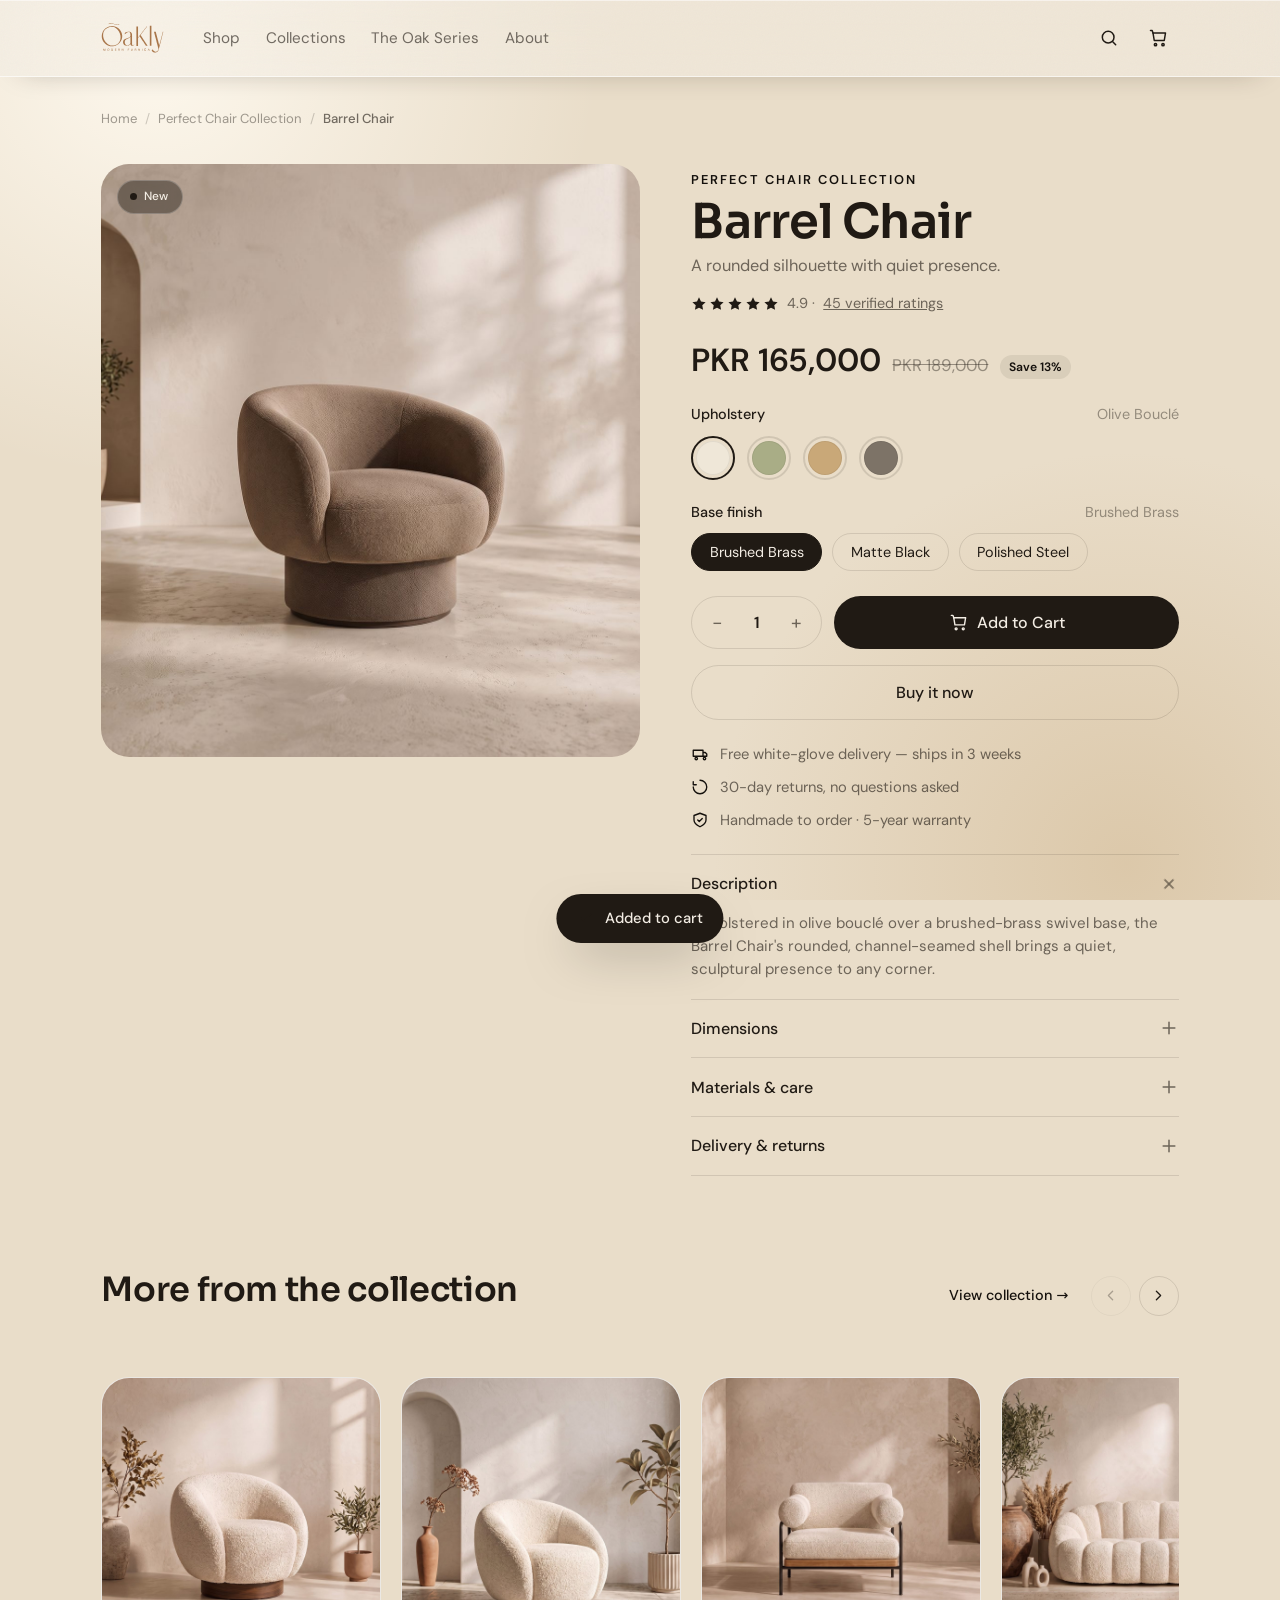
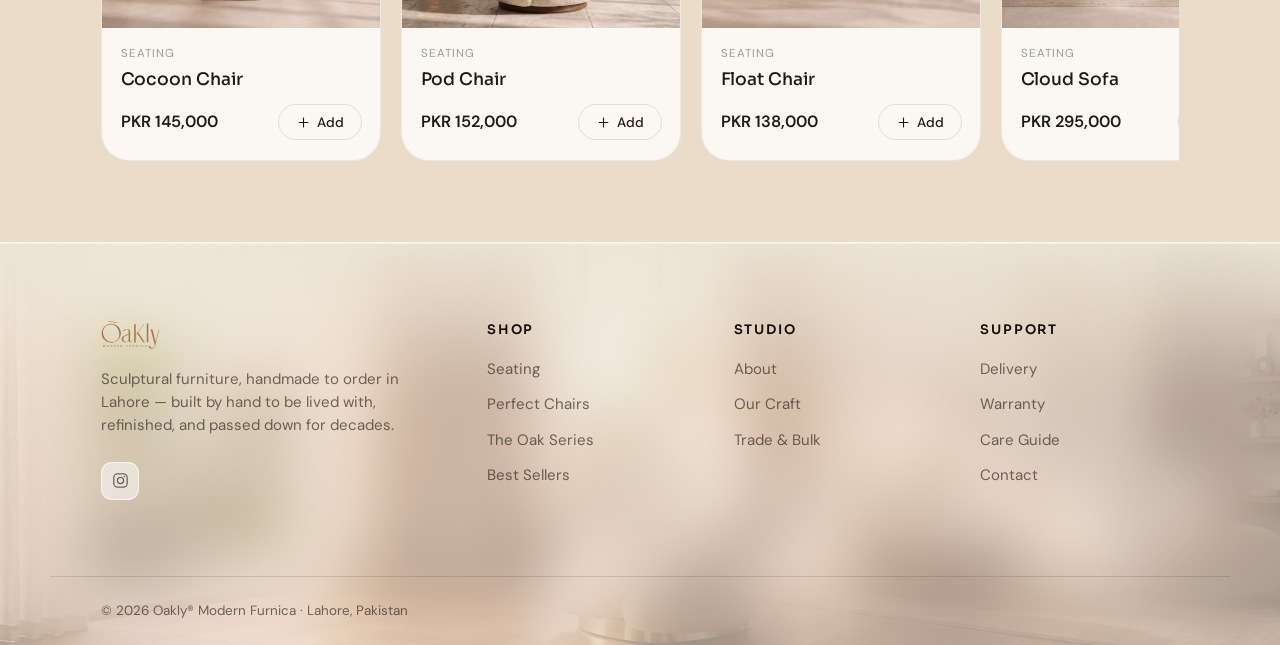
==== commit b41447ed: "Restyle sticky add-to-cart bar as a frosted pill matching site language Two inconsistencies with the" ====
--- a/barrel-chair.html
+++ b/barrel-chair.html
@@ -230,8 +230,8 @@
 
   <!-- ===== Sticky mobile buy bar ===== -->
   <div class="sticky-buy">
-    <div class="sticky-buy__price"><b>PKR 165,000</b><small>Barrel Chair</small></div>
-    <button class="btn" data-add="main" data-name="Barrel Chair" data-price="165000" data-img="assets/chairs/barrel-chair.jpg" data-href="barrel-chair.html"><span>Add to Cart</span></button>
+    <div class="sticky-buy__capsule"><div class="sticky-buy__price"><b>PKR 165,000</b><small>Barrel Chair</small></div>
+    <button class="btn" data-add="main" data-name="Barrel Chair" data-price="165000" data-img="assets/chairs/barrel-chair.jpg" data-href="barrel-chair.html"><span>Add to Cart</span></button></div>
   </div>
 
   <!-- ===== Toast ===== -->
--- a/product.css
+++ b/product.css
@@ -185,39 +185,42 @@
 .rail-arrow:disabled { opacity: 0.32; pointer-events: none; }
 
 .rail-wrap { position: relative; }
-.rail-wrap::before, .rail-wrap::after {
-  content: ""; position: absolute; top: 0; bottom: 1.6rem; width: clamp(28px, 5vw, 64px);
-  z-index: 2; pointer-events: none;
-  opacity: 0; transition: opacity .3s var(--ease-out);
-}
-.rail-wrap::before { left: 0; background: linear-gradient(to right, var(--cream), transparent); }
-.rail-wrap::after { right: 0; background: linear-gradient(to left, var(--cream), transparent); }
-.rail-wrap.is-scrolled::before { opacity: 1; }
-.rail-wrap.can-scroll-more::after { opacity: 1; }
 
 .rail {
-  display: grid; grid-auto-flow: column; grid-auto-columns: minmax(250px, 1fr);
-  gap: 20px; overflow-x: auto; padding: 4px 4px 1.6rem;
+  /* Fixed/clamped track sizes, not minmax(_, 1fr) — 1fr tracks in an
+     auto-scrolling grid are sized off the scrollport rather than the
+     content, and mobile WebKit in particular can blow a lone track up
+     to the full viewport width. clamp() keeps every card a predictable,
+     content-appropriate size on any screen. */
+  display: grid; grid-auto-flow: column; grid-auto-columns: clamp(230px, 26vw, 280px);
+  gap: 20px; overflow-x: auto; padding: 32px 4px 1.6rem;
   scroll-snap-type: x mandatory;
   scrollbar-width: none; -ms-overflow-style: none;
 }
 .rail::-webkit-scrollbar { display: none; height: 0; }
 
 .rail .pcard {
+  /* radius lives on .pcard__media (top) below — overflow:hidden + border-radius
+     on this element would fight the hover transform/shadow in Safari, which
+     can drop the corner clip mid-transition and leave square corners behind
+     a hard-edged shadow. Keeping the lift/shadow on an unclipped box avoids
+     that entirely. */
   scroll-snap-align: start;
   background: var(--paper);
   border: 1px solid var(--line-soft);
   border-radius: var(--r-lg);
-  overflow: hidden;
   transition: transform .45s var(--ease-out), box-shadow .45s var(--ease-out), border-color .3s;
 }
 .rail .pcard:hover {
   transform: translateY(-6px);
-  box-shadow: 0 34px 64px -30px rgba(40,28,16,0.42);
+  box-shadow: 0 28px 54px -26px rgba(40,28,16,0.3);
   border-color: var(--line);
 }
 
-.rail .pcard__media { position: relative; aspect-ratio: 4 / 3.6; overflow: hidden; background: var(--cream); }
+.rail .pcard__media {
+  position: relative; aspect-ratio: 4 / 3.6; overflow: hidden; background: var(--cream);
+  border-radius: calc(var(--r-lg) - 1px) calc(var(--r-lg) - 1px) 0 0;
+}
 .rail .pcard__media img { width: 100%; height: 100%; object-fit: cover; transition: transform 1.1s var(--ease-out); }
 .rail .pcard:hover .pcard__media img { transform: scale(1.08); }
 .rail .pcard__media::after {
@@ -259,31 +262,74 @@
 }
 
 @media (max-width: 640px) {
-  .rail { grid-auto-columns: minmax(200px, 1fr); gap: 14px; }
+  /* Mobile is the primary surface here, not an afterthought: cards are
+     sized as a "peek" carousel (most of the viewport, a sliver of the
+     next card showing) so touch-swipe is the obvious interaction —
+     arrow buttons are desktop-only and hidden below. */
+  .section-head {
+    flex-direction: column; align-items: stretch; gap: 0.7rem;
+    margin-top: clamp(2.4rem, 12vw, 3.4rem); margin-bottom: 1.3rem;
+  }
+  .section-head__nav { justify-content: space-between; }
+
   .rail-arrows { display: none; }
+  .rail { grid-auto-columns: 78vw; gap: 12px; padding: 20px 4px 1.3rem; }
+
+  .rail .pcard__body { padding: 0.95rem 1rem 1.05rem; }
+  .rail .pcard__name { font-size: 1.02rem; margin-bottom: 0.55rem; }
+  .rail .pcard__foot { gap: 0.5rem; }
+  .rail .pcard__add--rail { padding: 0.5rem 0.9rem; font-size: 0.82rem; flex: none; }
+}
+
+@media (max-width: 380px) {
+  .rail { grid-auto-columns: 84vw; }
 }
 
 /* ============================================================
    Sticky mobile add-bar
    ============================================================ */
 
+/* Same frosted-glass material as the sticky header (.nav in body.is-scrolled):
+   light beige, heavy blur+saturate, a hairline highlight border and an
+   inset top sheen, so the two "docked" surfaces read as one system. */
 .sticky-buy {
   position: fixed; left: 0; right: 0; bottom: 0; z-index: 45;
   display: none;
-  align-items: center; gap: 12px;
-  padding: 0.7rem var(--pad);
-  padding-bottom: max(0.7rem, env(safe-area-inset-bottom));
-  background: rgba(251, 248, 243, 0.92);
-  backdrop-filter: blur(14px); -webkit-backdrop-filter: blur(14px);
-  border-top: 1px solid var(--line);
+  justify-content: center;
+  padding: 0.9rem var(--pad);
+  padding-bottom: max(0.9rem, env(safe-area-inset-bottom));
   transform: translateY(120%);
   transition: transform .4s var(--ease-out);
 }
 .sticky-buy.is-on { transform: translateY(0); }
+
+.sticky-buy__capsule {
+  display: flex; align-items: center; gap: 14px;
+  width: 100%; max-width: 560px;
+  padding: 0.5rem 0.5rem 0.5rem 1.3rem;
+  border-radius: var(--r-pill);
+  background: rgba(243, 237, 228, 0.72);
+  border: 1px solid rgba(255, 255, 255, 0.6);
+  backdrop-filter: blur(30px) saturate(1.15);
+  -webkit-backdrop-filter: blur(30px) saturate(1.15);
+  box-shadow: 0 18px 40px -20px rgba(40, 28, 16, 0.45), inset 0 1px 0 rgba(255, 255, 255, 0.55);
+}
+
 .sticky-buy__price { line-height: 1.1; }
 .sticky-buy__price b { font-size: 1.1rem; font-weight: 600; }
 .sticky-buy__price small { display: block; font-size: 0.72rem; color: var(--ink-faint); }
-.sticky-buy .btn { margin-left: auto; flex: 1; max-width: 60%; }
+
+/* Solid pill button nested in the frosted capsule — same relationship as
+   the hero email capture's white circle inside its frosted bar. */
+.sticky-buy .btn {
+  margin-left: auto; flex: none;
+  padding: 0.85rem 1.6rem;
+  border-radius: var(--r-pill);
+  background: var(--ink); color: var(--cream);
+  border: none;
+  transition: transform .3s var(--ease-out), background-color .3s var(--ease-out);
+}
+.sticky-buy .btn:hover { transform: scale(1.045); }
 
 /* ============================================================
    Responsive
@@ -297,4 +343,18 @@
 @media (max-width: 760px) {
   .sticky-buy { display: flex; }
   body { padding-bottom: 70px; }
-}
+
+  /* The "Added to cart" toast sits at a fixed 26px from the bottom of the
+     viewport — same territory as the sticky add-to-cart bar on product
+     pages, so it landed on top of (and hid) the price/button instead of
+     floating above the bar. Clear the bar's height + safe-area.
+     (The hidden-state transform is redeclared in fixed px, not the base
+     rule's percentage-of-own-height — a % offset doesn't grow to match
+     a taller "bottom" anchor, so the toast would otherwise still peek
+     onscreen even while "hidden".) */
+  .toast {
+    bottom: calc(76px + env(safe-area-inset-bottom) + 14px);
+    transform: translate(-50%, 200px);
+  }
+  .toast.is-on { transform: translate(-50%, 0); }
+}
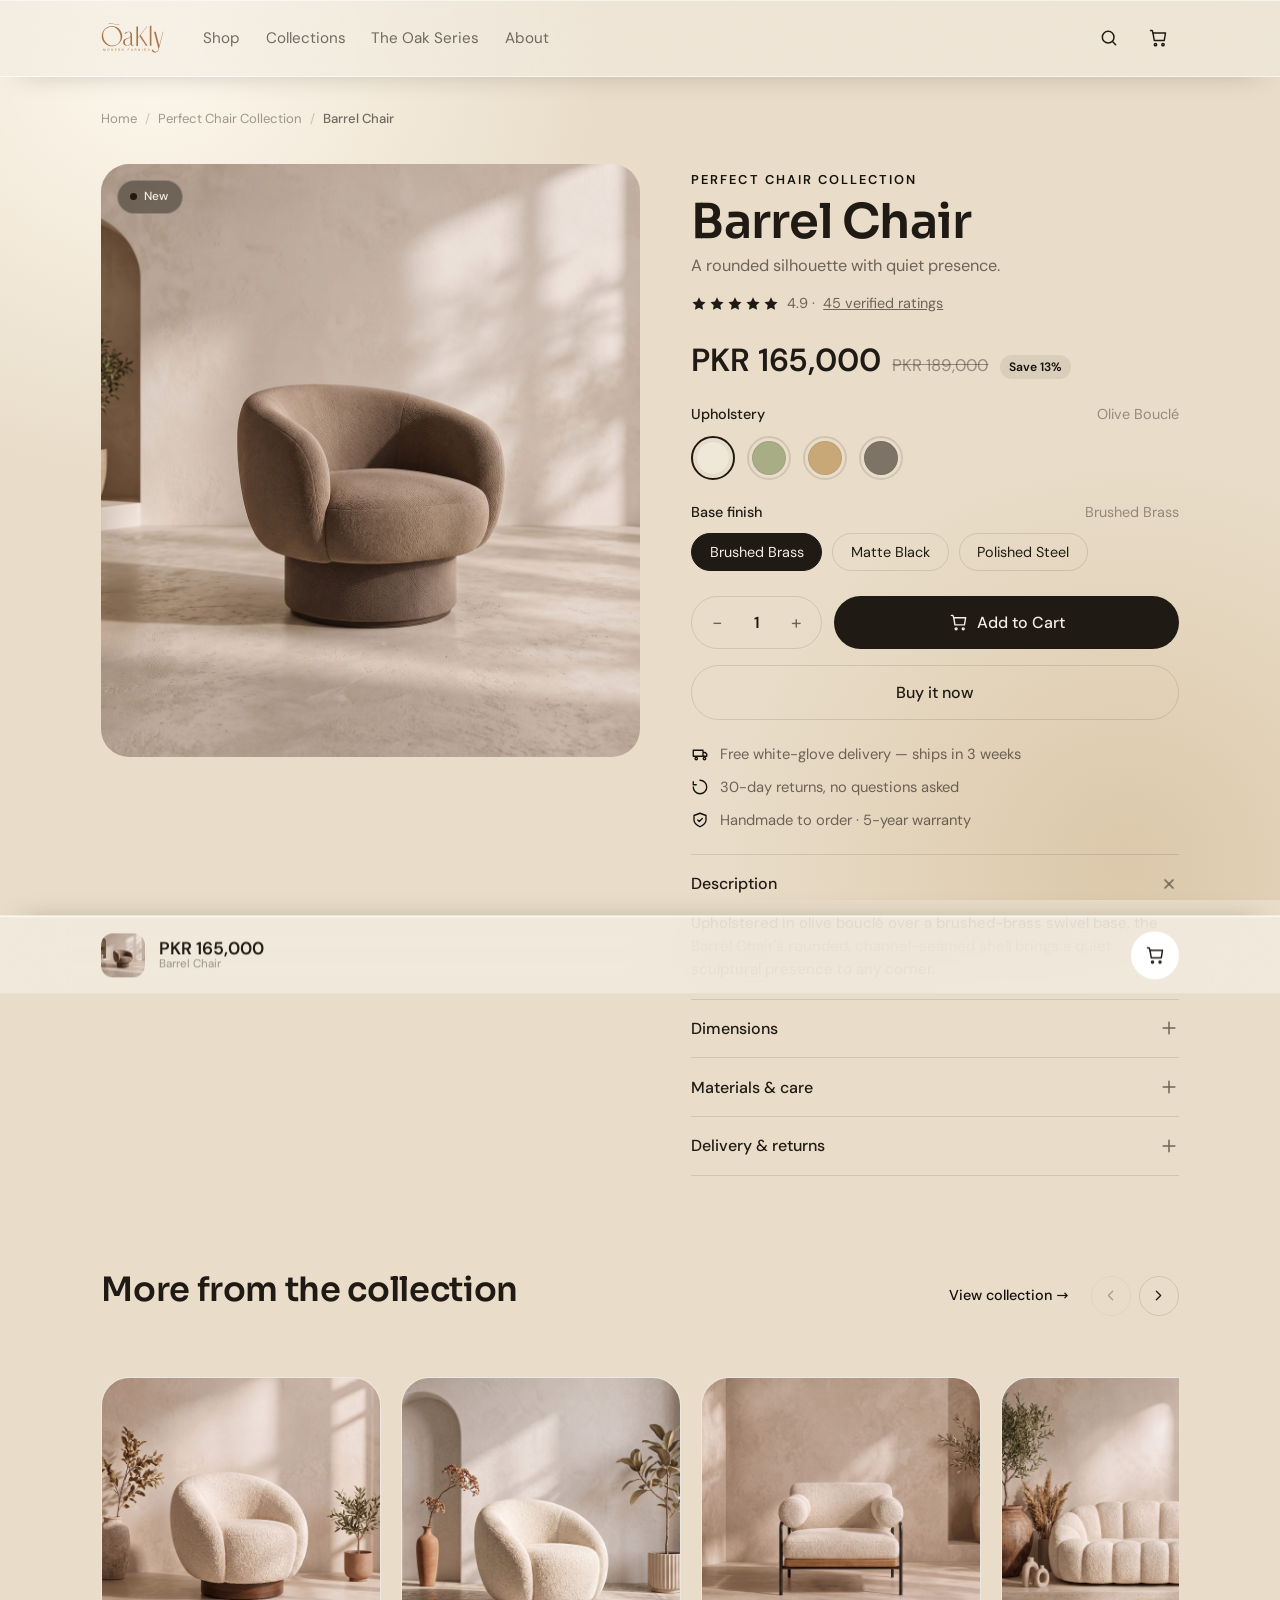
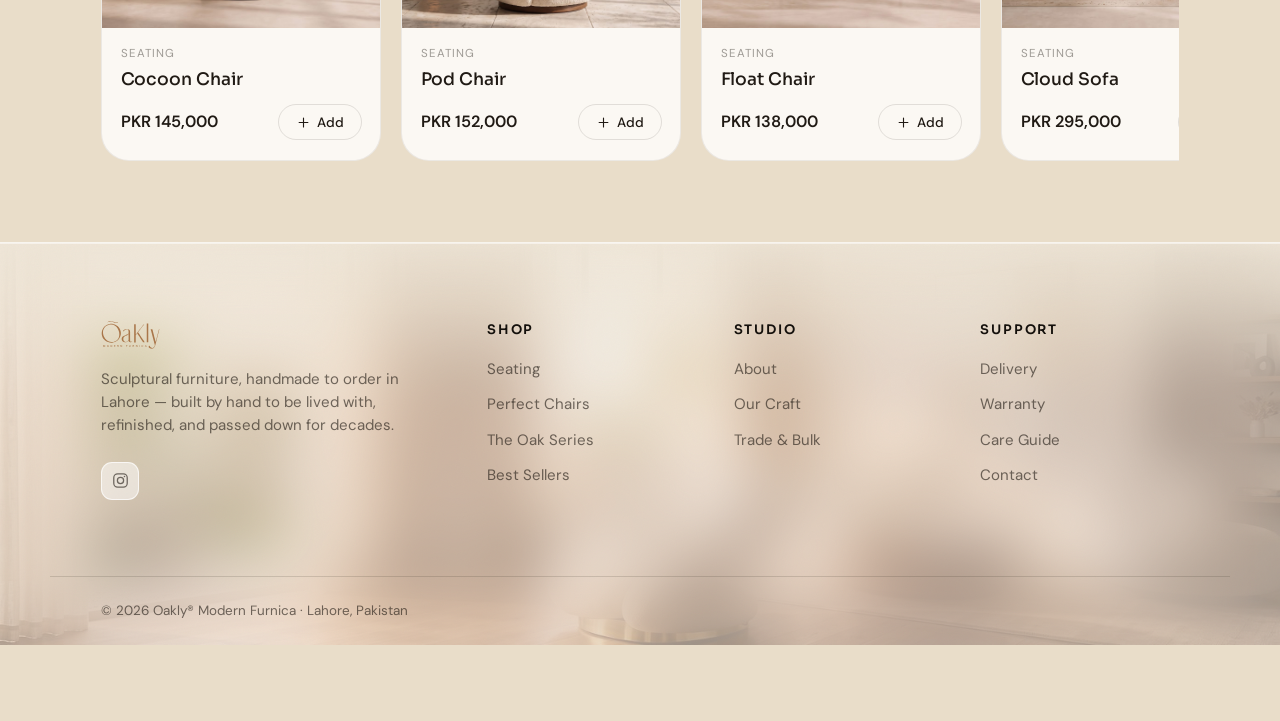
==== commit 37926fd5: "Revert sticky bar to edge-to-edge, align content to footer, add thumbnail Reverted the "contained fl" ====
--- a/barrel-chair.html
+++ b/barrel-chair.html
@@ -230,14 +230,8 @@
 
   <!-- ===== Sticky mobile buy bar ===== -->
   <div class="sticky-buy">
-    <div class="sticky-buy__capsule"><div class="sticky-buy__price"><b>PKR 165,000</b><small>Barrel Chair</small></div>
-    <button class="btn" data-add="main" data-name="Barrel Chair" data-price="165000" data-img="assets/chairs/barrel-chair.jpg" data-href="barrel-chair.html"><span>Add to Cart</span></button></div>
-  </div>
-
-  <!-- ===== Toast ===== -->
-  <div class="toast" role="status" aria-live="polite">
-    <svg viewBox="0 0 24 24" fill="none" stroke="currentColor" stroke-width="2" stroke-linecap="round" stroke-linejoin="round"><path d="m5 12 4 4 10-10"/></svg>
-    <span class="toast__msg">Added to cart</span>
+    <div class="sticky-buy__capsule"><div class="sticky-buy__thumb"><img src="assets/chairs/barrel-chair.jpg" alt="Barrel Chair" loading="lazy" /></div><div class="sticky-buy__price"><b>PKR 165,000</b><small>Barrel Chair</small></div>
+    <button class="btn" data-add="main" data-name="Barrel Chair" data-price="165000" data-img="assets/chairs/barrel-chair.jpg" data-href="barrel-chair.html"><svg viewBox="0 0 24 24" fill="none" stroke="currentColor" stroke-width="1.8" stroke-linecap="round" stroke-linejoin="round" aria-hidden="true"><path d="M6 6h15l-1.5 9h-12z"/><path d="M6 6 5 3H3"/><circle cx="9" cy="20" r="1.2"/><circle cx="18" cy="20" r="1.2"/></svg><span>Add to Cart</span></button></div>
   </div>
 
   <script src="assets/vendor/lenis.min.js"></script>
--- a/shop.css
+++ b/shop.css
@@ -200,6 +200,72 @@
 .btn--full { width: 100%; }
 
 /* ============================================================
+   Add-to-cart click feedback — the button crossfades from its resting
+   content to an "Added to cart" label and back. No color/background
+   change: it keeps exactly the look it already had (frosted, solid,
+   outlined, ...), just a beat of extra lift + a drawn checkmark.
+   ============================================================ */
+
+[data-add] { position: relative; transition: box-shadow .3s var(--ease-out); }
+
+/* Resting content (icon/text already in the markup) fades + drops out
+   as the label fades + rises in — a real crossfade, not a hard cut. */
+[data-add] > *:not(.add-label) {
+  transition: opacity .22s var(--ease-out), transform .22s var(--ease-out), filter .22s var(--ease-out);
+}
+[data-add].is-added > *:not(.add-label) {
+  opacity: 0; transform: scale(0.9) translateY(-3px); filter: blur(2px);
+  pointer-events: none;
+}
+
+[data-add] .add-label {
+  position: absolute; inset: 0;
+  display: inline-flex; align-items: center; justify-content: center; gap: 0.5em;
+  white-space: nowrap;
+  opacity: 0; transform: scale(0.9) translateY(3px);
+  pointer-events: none;
+  transition: opacity .25s var(--ease-out) .08s, transform .3s var(--ease-out) .08s;
+}
+[data-add].is-added .add-label {
+  opacity: 1; transform: scale(1) translateY(0);
+}
+[data-add].is-leaving .add-label {
+  opacity: 0; transform: scale(0.94) translateY(-2px);
+  transition: opacity .2s var(--ease-out), transform .2s var(--ease-out);
+}
+
+/* A checkmark that draws itself in, then settles with a soft pop. */
+[data-add] .add-label__check path {
+  stroke-dasharray: 1; stroke-dashoffset: 1;
+}
+[data-add].is-added .add-label__check path {
+  animation: add-check-draw .45s var(--ease-out) .22s forwards;
+}
+[data-add] .add-label__check {
+  transform-origin: center;
+}
+[data-add].is-added .add-label__check {
+  animation: add-check-settle .5s var(--ease-out) .22s both;
+}
+
+/* Subtle lift while the confirmation is showing, echoing the button's
+   own hover elevation instead of introducing a new material. */
+[data-add].is-added {
+  box-shadow: 0 10px 26px -14px rgba(32, 26, 20, 0.35);
+}
+
+@keyframes add-check-draw {
+  to { stroke-dashoffset: 0; }
+}
+
+@keyframes add-check-settle {
+  0%   { transform: scale(0.5); }
+  55%  { transform: scale(1.2); }
+  80%  { transform: scale(0.95); }
+  100% { transform: scale(1); }
+}
+
+/* ============================================================
    Footer
    ============================================================ */
 
@@ -315,26 +381,6 @@
   .site-footer__bar { flex-direction: column; align-items: flex-start; }
   .site-footer__legal { margin-left: 0; }
 }
-
-/* ============================================================
-   Toast (add-to-cart feedback)
-   ============================================================ */
-
-.toast {
-  position: fixed;
-  left: 50%; bottom: 26px;
-  transform: translate(-50%, 140%);
-  z-index: 80;
-  display: inline-flex; align-items: center; gap: 0.6rem;
-  padding: 0.85rem 1.3rem;
-  background: var(--ink); color: var(--cream);
-  border-radius: var(--r-pill);
-  box-shadow: 0 20px 50px -18px rgba(0,0,0,0.5);
-  font-size: 0.92rem; font-weight: 500;
-  transition: transform .5s var(--ease-out);
-}
-.toast.is-on { transform: translate(-50%, 0); }
-.toast svg { width: 18px; height: 18px; color: var(--oak); }
 
 /* ============================================================
    Cart drawer
--- a/product.css
+++ b/product.css
@@ -253,9 +253,14 @@
   display: inline-flex; align-items: center; gap: 6px;
   padding: 0.55rem 1.05rem; border-radius: var(--r-pill);
   border: 1.5px solid var(--line); font-size: 0.85rem; font-weight: 500;
-  transition: background-color .25s, color .25s, border-color .25s, transform .25s var(--ease-out);
+  transition: background-color .25s, color .25s, border-color .25s, transform .25s var(--ease-out),
+    width .35s var(--ease-out);
 }
 .rail .pcard__add--rail svg { width: 15px; height: 15px; }
+/* Same reasoning as the sticky button: the label overlay is out of
+   flow, so this needs an explicit width once it's showing "Added to
+   cart" instead of "Add" — auto-sizing can't see it. */
+.rail .pcard__add--rail.is-added { width: 148px; }
 .rail .pcard__add--rail:hover {
   background: var(--ink); border-color: var(--ink); color: var(--cream);
   transform: translateY(-1px);
@@ -291,45 +296,90 @@
 
 /* Same frosted-glass material as the sticky header (.nav in body.is-scrolled):
    light beige, heavy blur+saturate, a hairline highlight border and an
-   inset top sheen, so the two "docked" surfaces read as one system. */
+   inset top sheen, so the two "docked" surfaces read as one system —
+   edge-to-edge, not a floating capsule. Content inside lines up with
+   the footer's own .wrap (same max-width + side padding vars), so the
+   price starts where "Oakly" starts and the button ends where the
+   footer's last column ends. */
 .sticky-buy {
   position: fixed; left: 0; right: 0; bottom: 0; z-index: 45;
-  display: none;
-  justify-content: center;
-  padding: 0.9rem var(--pad);
+  display: flex;
+  padding-block: 0.9rem;
   padding-bottom: max(0.9rem, env(safe-area-inset-bottom));
+  background: rgba(243, 237, 228, 0.72);
+  border-top: 1px solid rgba(255, 255, 255, 0.6);
+  backdrop-filter: blur(30px) saturate(1.15);
+  -webkit-backdrop-filter: blur(30px) saturate(1.15);
+  box-shadow: 0 -12px 30px -22px rgba(40, 28, 16, 0.4), inset 0 1px 0 rgba(255, 255, 255, 0.55);
   transform: translateY(120%);
   transition: transform .4s var(--ease-out);
 }
 .sticky-buy.is-on { transform: translateY(0); }
 
+/* Mirrors .wrap's exact box model (same max-width + padding-inline
+   vars, on one element) rather than nesting a second inset inside the
+   outer padding — that compounded into misalignment with the footer's
+   own .wrap instead of lining up with it. */
 .sticky-buy__capsule {
   display: flex; align-items: center; gap: 14px;
-  width: 100%; max-width: 560px;
-  padding: 0.5rem 0.5rem 0.5rem 1.3rem;
-  border-radius: var(--r-pill);
-  background: rgba(243, 237, 228, 0.72);
-  border: 1px solid rgba(255, 255, 255, 0.6);
-  backdrop-filter: blur(30px) saturate(1.15);
-  -webkit-backdrop-filter: blur(30px) saturate(1.15);
-  box-shadow: 0 18px 40px -20px rgba(40, 28, 16, 0.45), inset 0 1px 0 rgba(255, 255, 255, 0.55);
-}
+  width: 100%; max-width: var(--maxw); margin-inline: auto; padding-inline: var(--pad);
+}
+
+.sticky-buy__thumb {
+  width: 44px; height: 44px; border-radius: 12px;
+  overflow: hidden; flex: none;
+  background: var(--cream);
+}
+.sticky-buy__thumb img { width: 100%; height: 100%; object-fit: cover; }
 
 .sticky-buy__price { line-height: 1.1; }
 .sticky-buy__price b { font-size: 1.1rem; font-weight: 600; }
 .sticky-buy__price small { display: block; font-size: 0.72rem; color: var(--ink-faint); }
 
-/* Solid pill button nested in the frosted capsule — same relationship as
-   the hero email capture's white circle inside its frosted bar. */
+/* Solid circular icon button — same relationship as the hero email
+   capture's white circle button inside its frosted bar. On add, it
+   grows into a pill to show its own "Added to cart" label instead of
+   popping a separate toast — same background throughout, no color
+   inversion, just the shape and content changing. */
 .sticky-buy .btn {
+  position: relative;
   margin-left: auto; flex: none;
-  padding: 0.85rem 1.6rem;
+  width: 3rem; height: 3rem; padding: 0;
+  border-radius: 50%;
+  display: inline-flex; align-items: center; justify-content: center;
+  background: var(--paper-2); color: var(--ink);
+  border: none;
+  transition: transform .3s var(--ease-out), width .4s var(--ease-out),
+    padding .4s var(--ease-out), border-radius .4s var(--ease-out);
+}
+/* Kill the base .btn hover sweep (a solid near-black fill sliding up
+   over the button) — this button should stay its plain white circle
+   always, no hover/press color inversion. On touch devices a tap can
+   leave :hover "stuck" until the next tap elsewhere, which is exactly
+   what made this look like a black oval appearing after clicking. */
+.sticky-buy .btn::before { content: none; }
+
+.sticky-buy .btn svg { width: 20px; height: 20px; }
+.sticky-buy .btn > span:not(.add-label) {
+  position: absolute; width: 1px; height: 1px; overflow: hidden;
+  clip: rect(0 0 0 0); white-space: nowrap;
+}
+.sticky-buy .btn:hover { transform: scale(1.045); }
+
+.sticky-buy .btn.is-added {
+  /* Explicit width, not auto: the label is position:absolute (so it can
+     crossfade over the resting icon instead of hard-cutting to it),
+     which takes it out of flow and makes auto-sizing blind to its
+     content — the button would only ever measure the tiny icon. */
+  width: 176px; height: 3rem; padding: 0;
   border-radius: var(--r-pill);
-  background: var(--ink); color: var(--cream);
-  border: none;
-  transition: transform .3s var(--ease-out), background-color .3s var(--ease-out);
-}
-.sticky-buy .btn:hover { transform: scale(1.045); }
+}
+.sticky-buy .btn .add-label { font-size: 0.9rem; font-weight: 500; }
+
+/* Reserve room at the bottom of every product page so the sticky bar
+   never sits over the footer/last section — shows on all sizes now,
+   not just mobile. */
+body { padding-bottom: 76px; }
 
 /* ============================================================
    Responsive
@@ -340,21 +390,3 @@
   .gallery { position: static; }
 }
 
-@media (max-width: 760px) {
-  .sticky-buy { display: flex; }
-  body { padding-bottom: 70px; }
-
-  /* The "Added to cart" toast sits at a fixed 26px from the bottom of the
-     viewport — same territory as the sticky add-to-cart bar on product
-     pages, so it landed on top of (and hid) the price/button instead of
-     floating above the bar. Clear the bar's height + safe-area.
-     (The hidden-state transform is redeclared in fixed px, not the base
-     rule's percentage-of-own-height — a % offset doesn't grow to match
-     a taller "bottom" anchor, so the toast would otherwise still peek
-     onscreen even while "hidden".) */
-  .toast {
-    bottom: calc(76px + env(safe-area-inset-bottom) + 14px);
-    transform: translate(-50%, 200px);
-  }
-  .toast.is-on { transform: translate(-50%, 0); }
-}
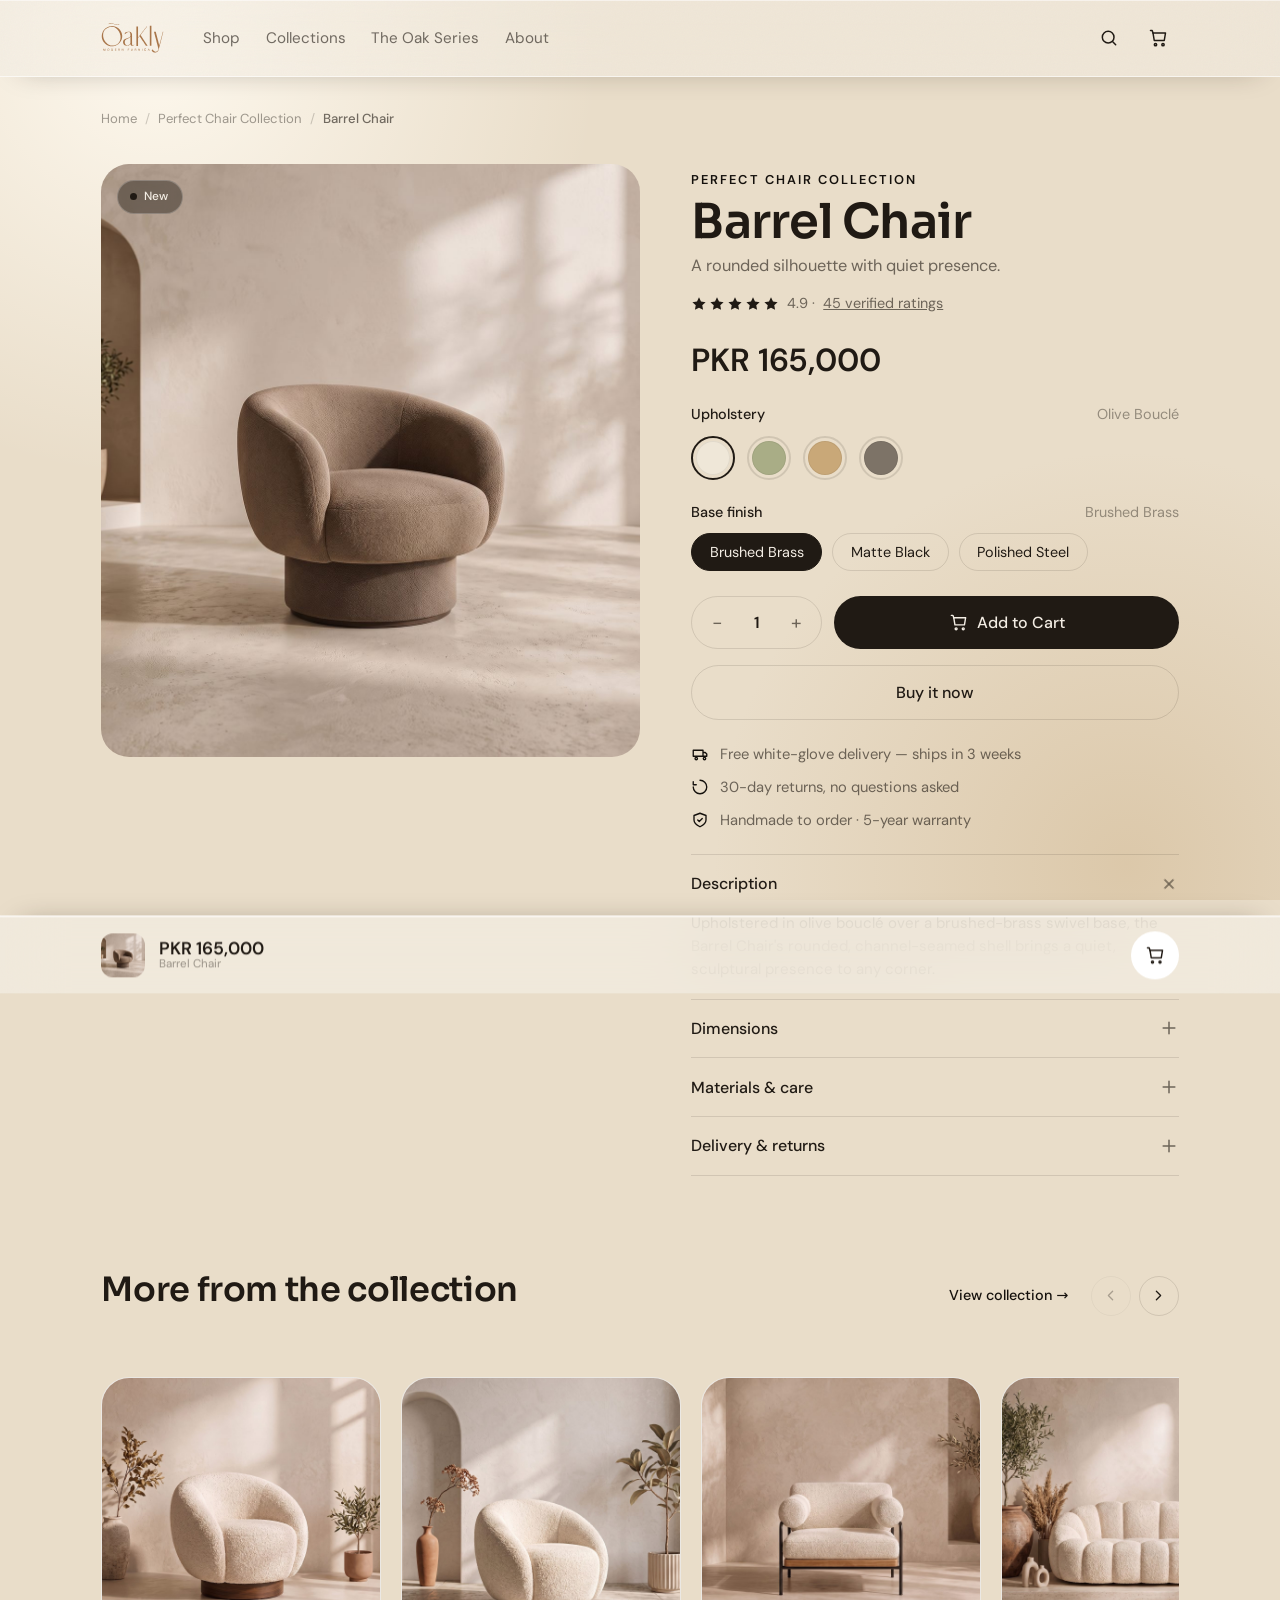
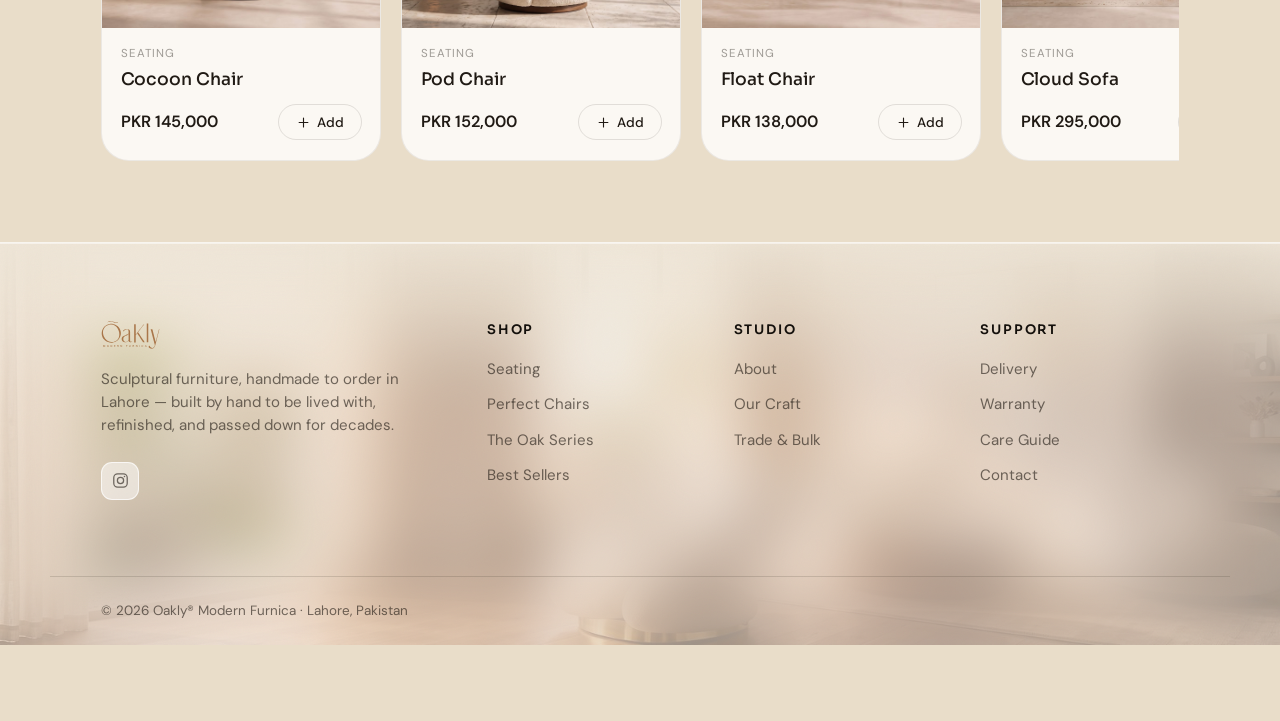
==== commit f15a396b: "Remove struck-through original price and "Save %" badge from product price Product pages now show on" ====
--- a/barrel-chair.html
+++ b/barrel-chair.html
@@ -80,8 +80,6 @@
 
         <div class="price" data-buy-anchor>
           <span class="price__now">PKR 165,000</span>
-          <span class="price__was">PKR 189,000</span>
-          <span class="price__off">Save 13%</span>
         </div>
 
         <div class="opt">
--- a/product.css
+++ b/product.css
@@ -85,10 +85,16 @@
 .stars { display: inline-flex; gap: 2px; color: var(--star); }
 .stars svg { width: 16px; height: 16px; }
 
-.price { display: flex; align-items: baseline; gap: 0.7rem; margin: 1.3rem 0; }
-.price__now { font-size: clamp(1.6rem, 3vw, 2rem); font-weight: 600; }
-.price__was { font-size: 1.05rem; color: var(--ink-faint); text-decoration: line-through; }
-.price__off { font-size: 0.76rem; font-weight: 600; color: var(--oak-deep); background: rgba(32,26,20,0.08); padding: 3px 9px; border-radius: var(--r-pill); }
+/* flex-wrap so a too-narrow screen drops "Save 13%" (or the struck
+   price) to its own line as a whole unit, and white-space:nowrap on
+   each figure so it can't ever break mid-number — a flex item can
+   shrink below its content's natural width by default, which was
+   splitting "PKR 152,000" into "PKR" / "152,000" on common phone
+   widths (320–390px) instead of wrapping the row cleanly. */
+.price { display: flex; flex-wrap: wrap; align-items: baseline; gap: 0.5rem 0.7rem; margin: 1.3rem 0; }
+.price__now { font-size: clamp(1.6rem, 3vw, 2rem); font-weight: 600; white-space: nowrap; }
+.price__was { font-size: 1.05rem; color: var(--ink-faint); text-decoration: line-through; white-space: nowrap; }
+.price__off { font-size: 0.76rem; font-weight: 600; color: var(--oak-deep); background: rgba(32,26,20,0.08); padding: 3px 9px; border-radius: var(--r-pill); white-space: nowrap; }
 
 .opt { margin-bottom: 1.4rem; }
 .opt__label { display: flex; justify-content: space-between; font-size: 0.9rem; margin-bottom: 0.6rem; }
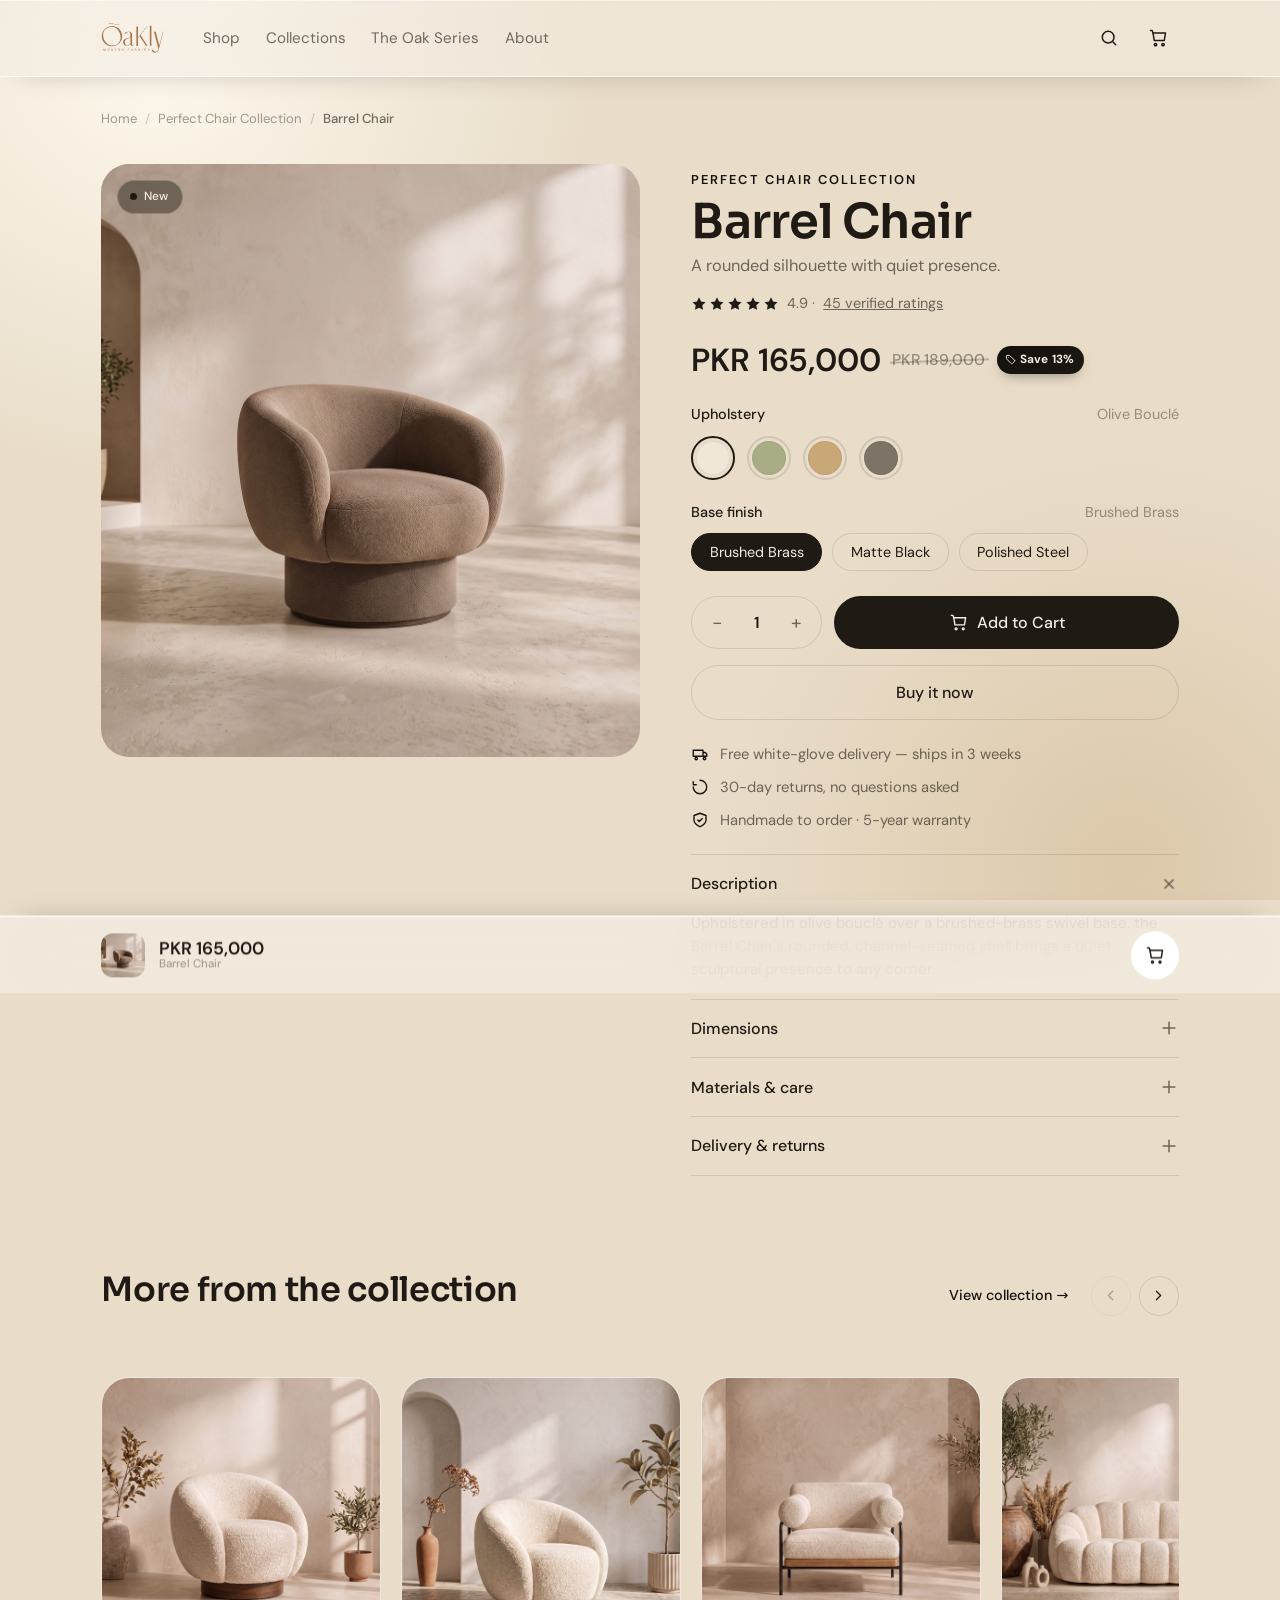
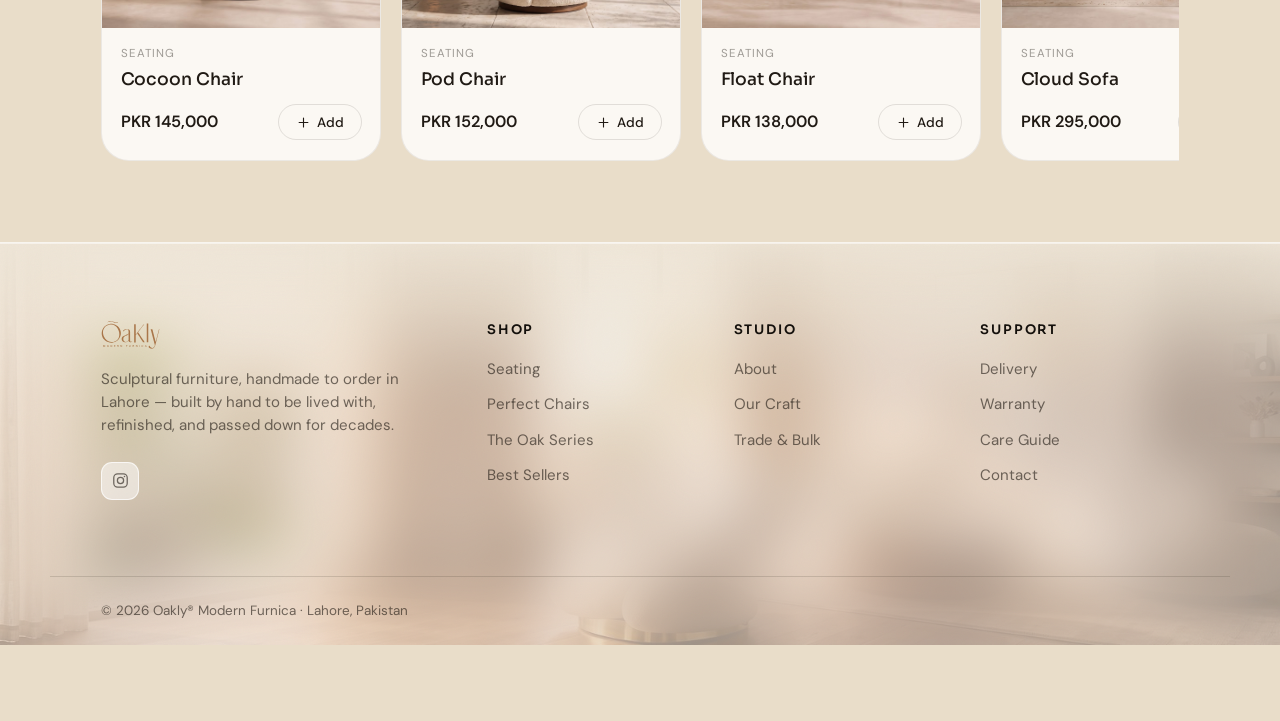
==== commit 934a7b5a: "Bring back was-price/save badge with a more modern treatment Restored the struck-through original pr" ====
--- a/barrel-chair.html
+++ b/barrel-chair.html
@@ -79,8 +79,7 @@
         </div>
 
         <div class="price" data-buy-anchor>
-          <span class="price__now">PKR 165,000</span>
-        </div>
+          <span class="price__now">PKR 165,000</span><span class="price__was">PKR 189,000</span><span class="price__off"><svg viewBox="0 0 24 24" fill="none" stroke="currentColor" stroke-width="2" stroke-linecap="round" stroke-linejoin="round" aria-hidden="true"><path d="M20.59 13.41 11 3.83A2 2 0 0 0 9.6 3.2L4 3a1 1 0 0 0-1 1l.2 5.6a2 2 0 0 0 .6 1.4l9.58 9.6a2 2 0 0 0 2.83 0l4.4-4.4a2 2 0 0 0-.02-2.79Z"/><circle cx="7.5" cy="7.5" r="1" fill="currentColor" stroke="none"/></svg>Save 13%</span></div>
 
         <div class="opt">
           <div class="opt__label"><b>Upholstery</b><span>Olive Bouclé</span></div>
--- a/product.css
+++ b/product.css
@@ -91,10 +91,40 @@
    shrink below its content's natural width by default, which was
    splitting "PKR 152,000" into "PKR" / "152,000" on common phone
    widths (320–390px) instead of wrapping the row cleanly. */
-.price { display: flex; flex-wrap: wrap; align-items: baseline; gap: 0.5rem 0.7rem; margin: 1.3rem 0; }
+.price { display: flex; flex-wrap: wrap; align-items: center; gap: 0.6rem 0.7rem; margin: 1.3rem 0; }
 .price__now { font-size: clamp(1.6rem, 3vw, 2rem); font-weight: 600; white-space: nowrap; }
-.price__was { font-size: 1.05rem; color: var(--ink-faint); text-decoration: line-through; white-space: nowrap; }
-.price__off { font-size: 0.76rem; font-weight: 600; color: var(--oak-deep); background: rgba(32,26,20,0.08); padding: 3px 9px; border-radius: var(--r-pill); white-space: nowrap; }
+
+.price__was {
+  position: relative;
+  font-size: 0.98rem; font-weight: 500; color: var(--ink-faint);
+  white-space: nowrap;
+}
+/* Hand-drawn-ish strike instead of the default text-decoration line —
+   sits a hair off-axis and tapers, reads less like a browser default
+   and more like a deliberate "crossed out" mark. */
+.price__was::after {
+  content: ""; position: absolute; left: -3%; right: -3%; top: 52%;
+  height: 1.5px; background: currentColor; opacity: 0.55;
+  transform: rotate(-2deg);
+}
+
+.price__off {
+  display: inline-flex; align-items: center; gap: 4px;
+  font-size: 0.74rem; font-weight: 700; letter-spacing: 0.01em;
+  color: var(--cream);
+  background: linear-gradient(135deg, var(--oak-deep), var(--oak) 130%);
+  padding: 5px 10px 5px 8px;
+  border-radius: var(--r-pill);
+  box-shadow: 0 6px 14px -6px rgba(32, 26, 20, 0.5);
+  white-space: nowrap;
+  animation: price-off-in .5s var(--ease-out) .1s both;
+}
+.price__off svg { width: 11px; height: 11px; flex: none; }
+
+@keyframes price-off-in {
+  from { opacity: 0; transform: scale(0.85) translateX(-2px); }
+  to   { opacity: 1; transform: scale(1) translateX(0); }
+}
 
 .opt { margin-bottom: 1.4rem; }
 .opt__label { display: flex; justify-content: space-between; font-size: 0.9rem; margin-bottom: 0.6rem; }
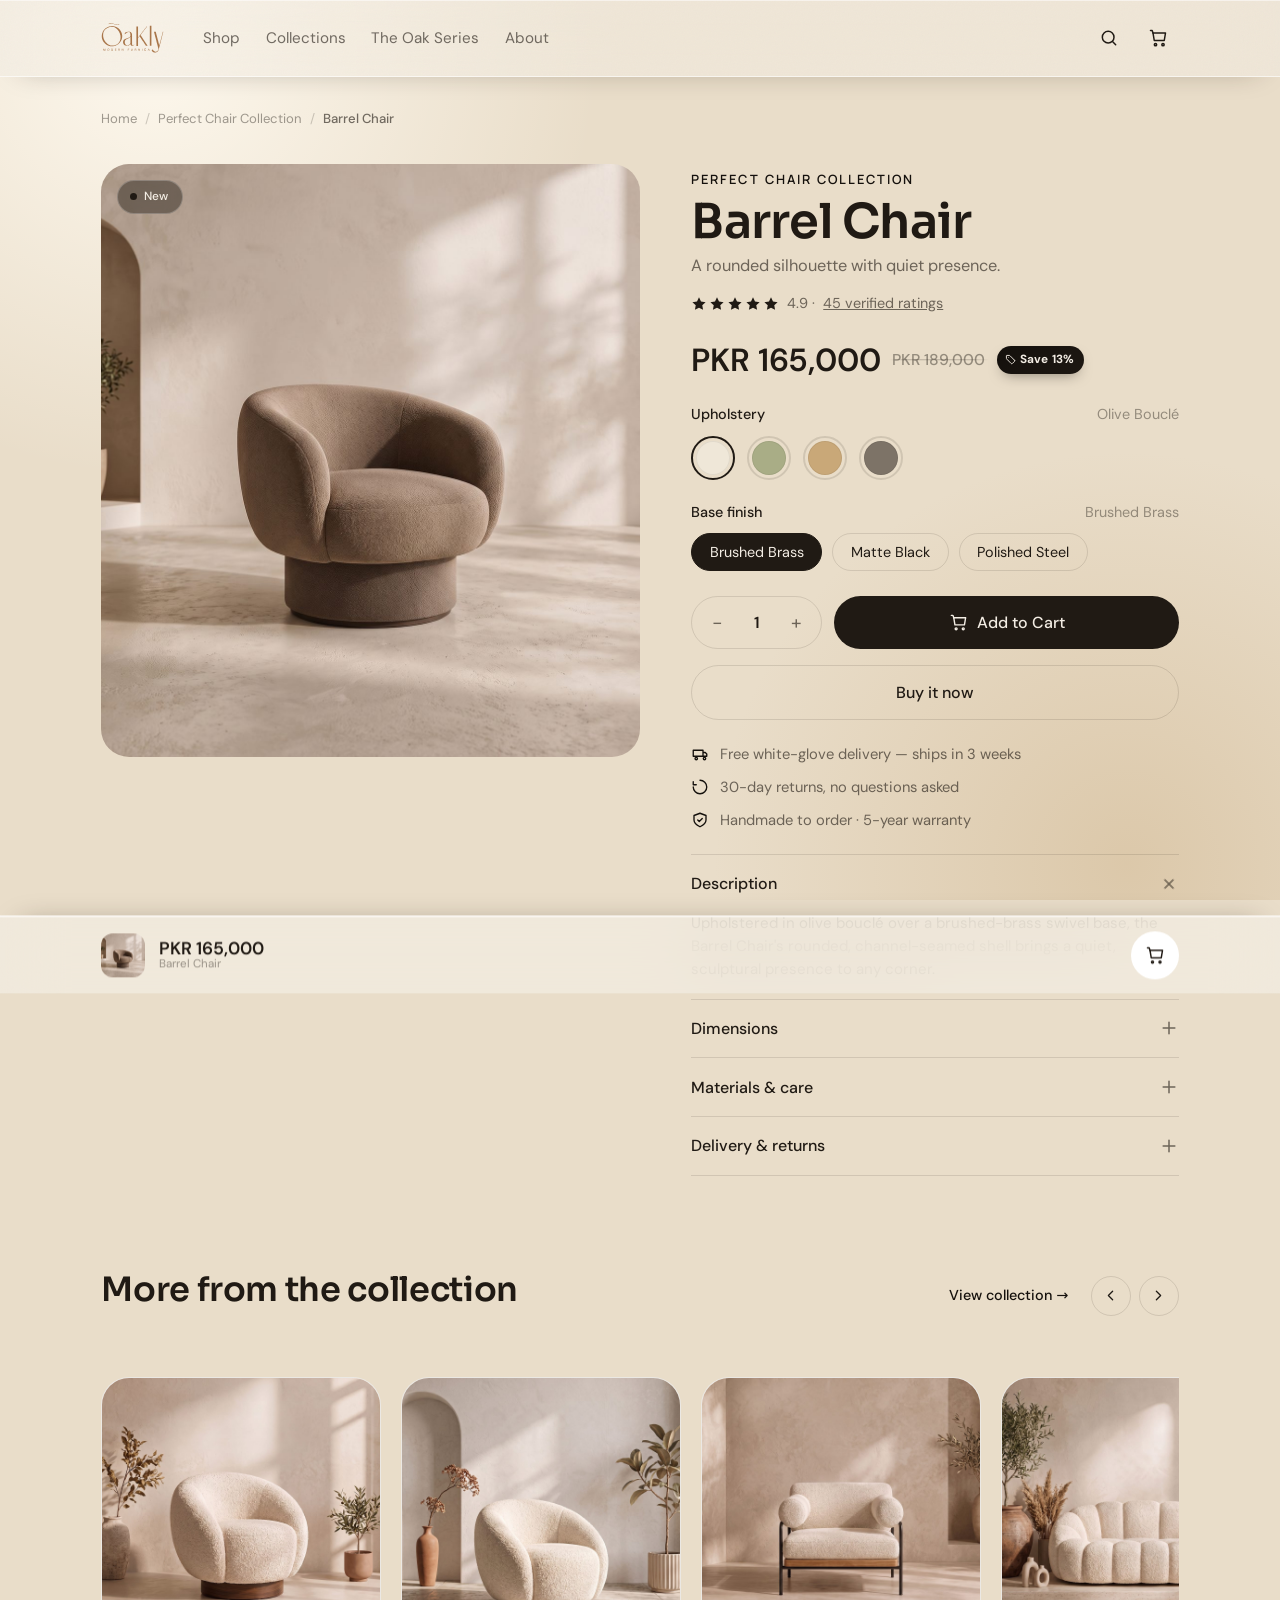
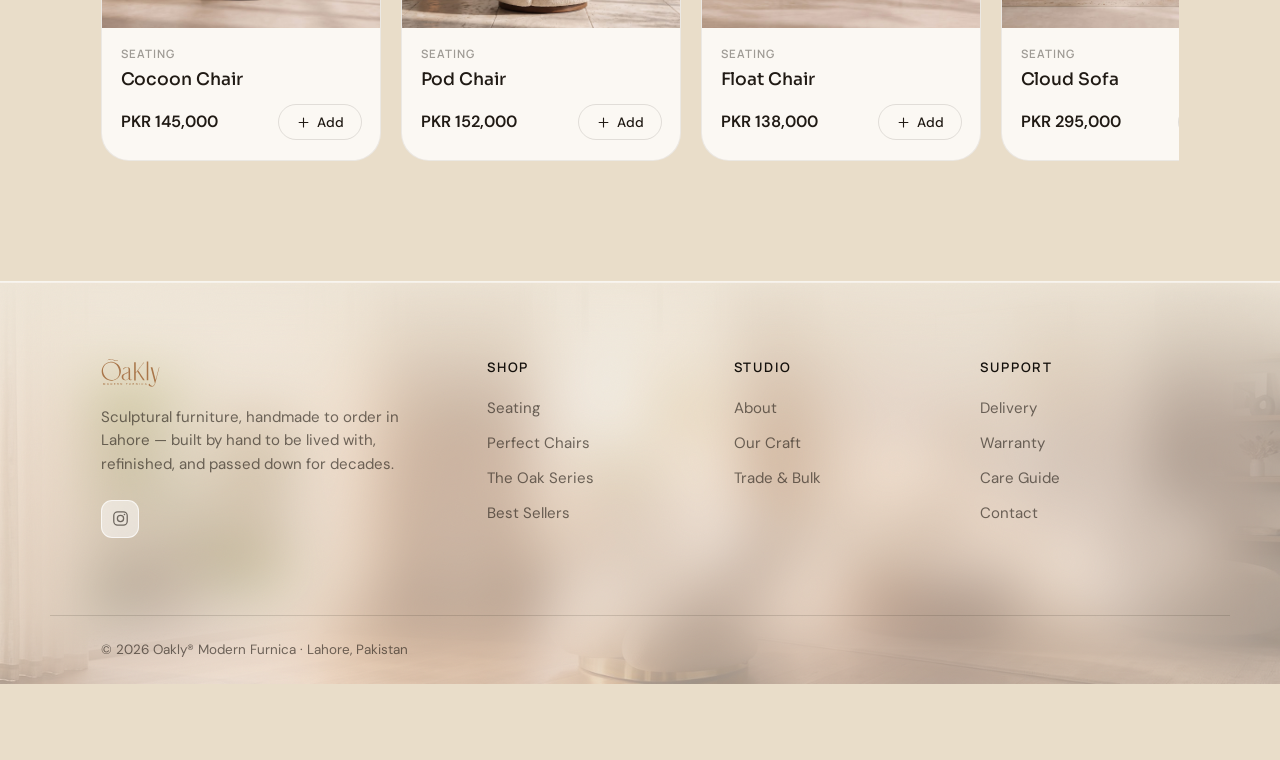
==== commit ac17b8df: "Fix "Buy it now" text not turning white on hover Real bug, not just the touch-hover gating: "Buy it " ====
--- a/barrel-chair.html
+++ b/barrel-chair.html
@@ -108,7 +108,7 @@
           </div>
           <button class="btn btn--full" data-add="main" data-name="Barrel Chair" data-price="165000" data-img="assets/chairs/barrel-chair.jpg" data-href="barrel-chair.html"><svg viewBox="0 0 24 24" fill="none" stroke="currentColor" stroke-width="1.8" stroke-linecap="round" stroke-linejoin="round"><path d="M6 6h15l-1.5 9h-12z"/><path d="M6 6 5 3H3"/><circle cx="9" cy="20" r="1.2"/><circle cx="18" cy="20" r="1.2"/></svg><span>Add to Cart</span></button>
         </div>
-        <button class="btn btn--ghost btn--full" data-add="buynow" data-name="Barrel Chair" data-price="165000" data-img="assets/chairs/barrel-chair.jpg" data-href="barrel-chair.html">Buy it now</button>
+        <button class="btn btn--ghost btn--full" data-add="buynow" data-name="Barrel Chair" data-price="165000" data-img="assets/chairs/barrel-chair.jpg" data-href="barrel-chair.html"><span>Buy it now</span></button>
 
         <ul class="reassure-list">
           <li><svg viewBox="0 0 24 24" fill="none" stroke="currentColor" stroke-width="1.8" stroke-linecap="round" stroke-linejoin="round"><path d="M3 7h13v8H3zM16 10h3l2 2v3h-5z"/><circle cx="7" cy="18" r="1.6"/><circle cx="18" cy="18" r="1.6"/></svg> Free white-glove delivery — ships in 3 weeks</li>
--- a/shop.css
+++ b/shop.css
@@ -185,8 +185,6 @@
   background: var(--oak); transform: translateY(101%);
   transition: transform .45s var(--ease-out); z-index: 0;
 }
-.btn:hover::before { transform: translateY(0); }
-.btn:hover { transform: translateY(-2px); }
 .btn:active { transform: scale(0.98); }
 .btn svg { width: 19px; height: 19px; }
 
@@ -195,7 +193,19 @@
   border: 1.5px solid var(--line);
 }
 .btn--ghost::before { background: var(--ink); }
-.btn--ghost:hover { --fg: var(--cream); }
+
+/* Hover-only fill/lift, gated to devices that report real hover
+   support. Without this, a tap on a touchscreen can leave :hover
+   "stuck" until the next unrelated tap — the ghost "Buy it now"
+   button would turn solid black on tap and never revert. Gating on
+   hover alone (not also pointer:fine) matters: some hybrid devices
+   report pointer:coarse even with a mouse attached, which would have
+   blocked the hover text-color swap along with the tap-fill fix. */
+@media (hover: hover) {
+  .btn:hover::before { transform: translateY(0); }
+  .btn:hover { transform: translateY(-2px); }
+  .btn--ghost:hover { --fg: var(--cream); }
+}
 
 .btn--full { width: 100%; }
 
@@ -351,7 +361,7 @@
 }
 .site-footer__social svg { width: 17px; height: 17px; }
 
-.site-footer h4 { font-size: 0.82rem; text-transform: uppercase; letter-spacing: 0.14em; color: var(--oak-deep); margin-bottom: 1.1rem; font-weight: 600; }
+.site-footer h4 { font-family: var(--font-eyebrow); font-size: 0.82rem; text-transform: uppercase; letter-spacing: 0.14em; color: var(--oak-deep); margin-bottom: 1.1rem; font-weight: 600; }
 .site-footer ul { display: grid; gap: 0.7rem; list-style: none; }
 .site-footer li a {
   position: relative;
--- a/product.css
+++ b/product.css
@@ -71,7 +71,7 @@
 
 .info { padding-top: 0.4rem; }
 
-.info__eyebrow { font-size: 0.8rem; letter-spacing: 0.16em; text-transform: uppercase; color: var(--oak-deep); font-weight: 600; }
+.info__eyebrow { font-family: var(--font-eyebrow); font-size: 0.8rem; letter-spacing: 0.16em; text-transform: uppercase; color: var(--oak-deep); font-weight: 600; }
 
 .info__title {
   font-size: clamp(2rem, 4vw, 3rem);
@@ -99,13 +99,14 @@
   font-size: 0.98rem; font-weight: 500; color: var(--ink-faint);
   white-space: nowrap;
 }
-/* Hand-drawn-ish strike instead of the default text-decoration line —
-   sits a hair off-axis and tapers, reads less like a browser default
-   and more like a deliberate "crossed out" mark. */
+/* A cleaner strike than the default text-decoration line: dead
+   straight, centered on the x-height, tapered at both ends instead of
+   a flat hard-edged bar. */
 .price__was::after {
-  content: ""; position: absolute; left: -3%; right: -3%; top: 52%;
-  height: 1.5px; background: currentColor; opacity: 0.55;
-  transform: rotate(-2deg);
+  content: ""; position: absolute; left: -4%; right: -4%; top: 50%;
+  height: 1.5px; transform: translateY(-50%);
+  background: linear-gradient(to right, transparent, currentColor 18%, currentColor 82%, transparent);
+  opacity: 0.6;
 }
 
 .price__off {
@@ -229,7 +230,7 @@
      to the full viewport width. clamp() keeps every card a predictable,
      content-appropriate size on any screen. */
   display: grid; grid-auto-flow: column; grid-auto-columns: clamp(230px, 26vw, 280px);
-  gap: 20px; overflow-x: auto; padding: 32px 4px 1.6rem;
+  gap: 20px; overflow-x: auto; padding: 32px 16px 64px;
   scroll-snap-type: x mandatory;
   scrollbar-width: none; -ms-overflow-style: none;
 }
@@ -275,7 +276,7 @@
 }
 
 .rail .pcard__body { padding: 1.1rem 1.15rem 1.2rem; }
-.rail .pcard__cat { font-size: 0.72rem; letter-spacing: 0.1em; text-transform: uppercase; color: var(--ink-faint); }
+.rail .pcard__cat { font-family: var(--font-eyebrow); font-size: 0.72rem; letter-spacing: 0.1em; text-transform: uppercase; color: var(--ink-faint); }
 .rail .pcard__name {
   font-size: 1.08rem; font-weight: 500; margin: 0.25rem 0 0.7rem;
   letter-spacing: -0.005em;
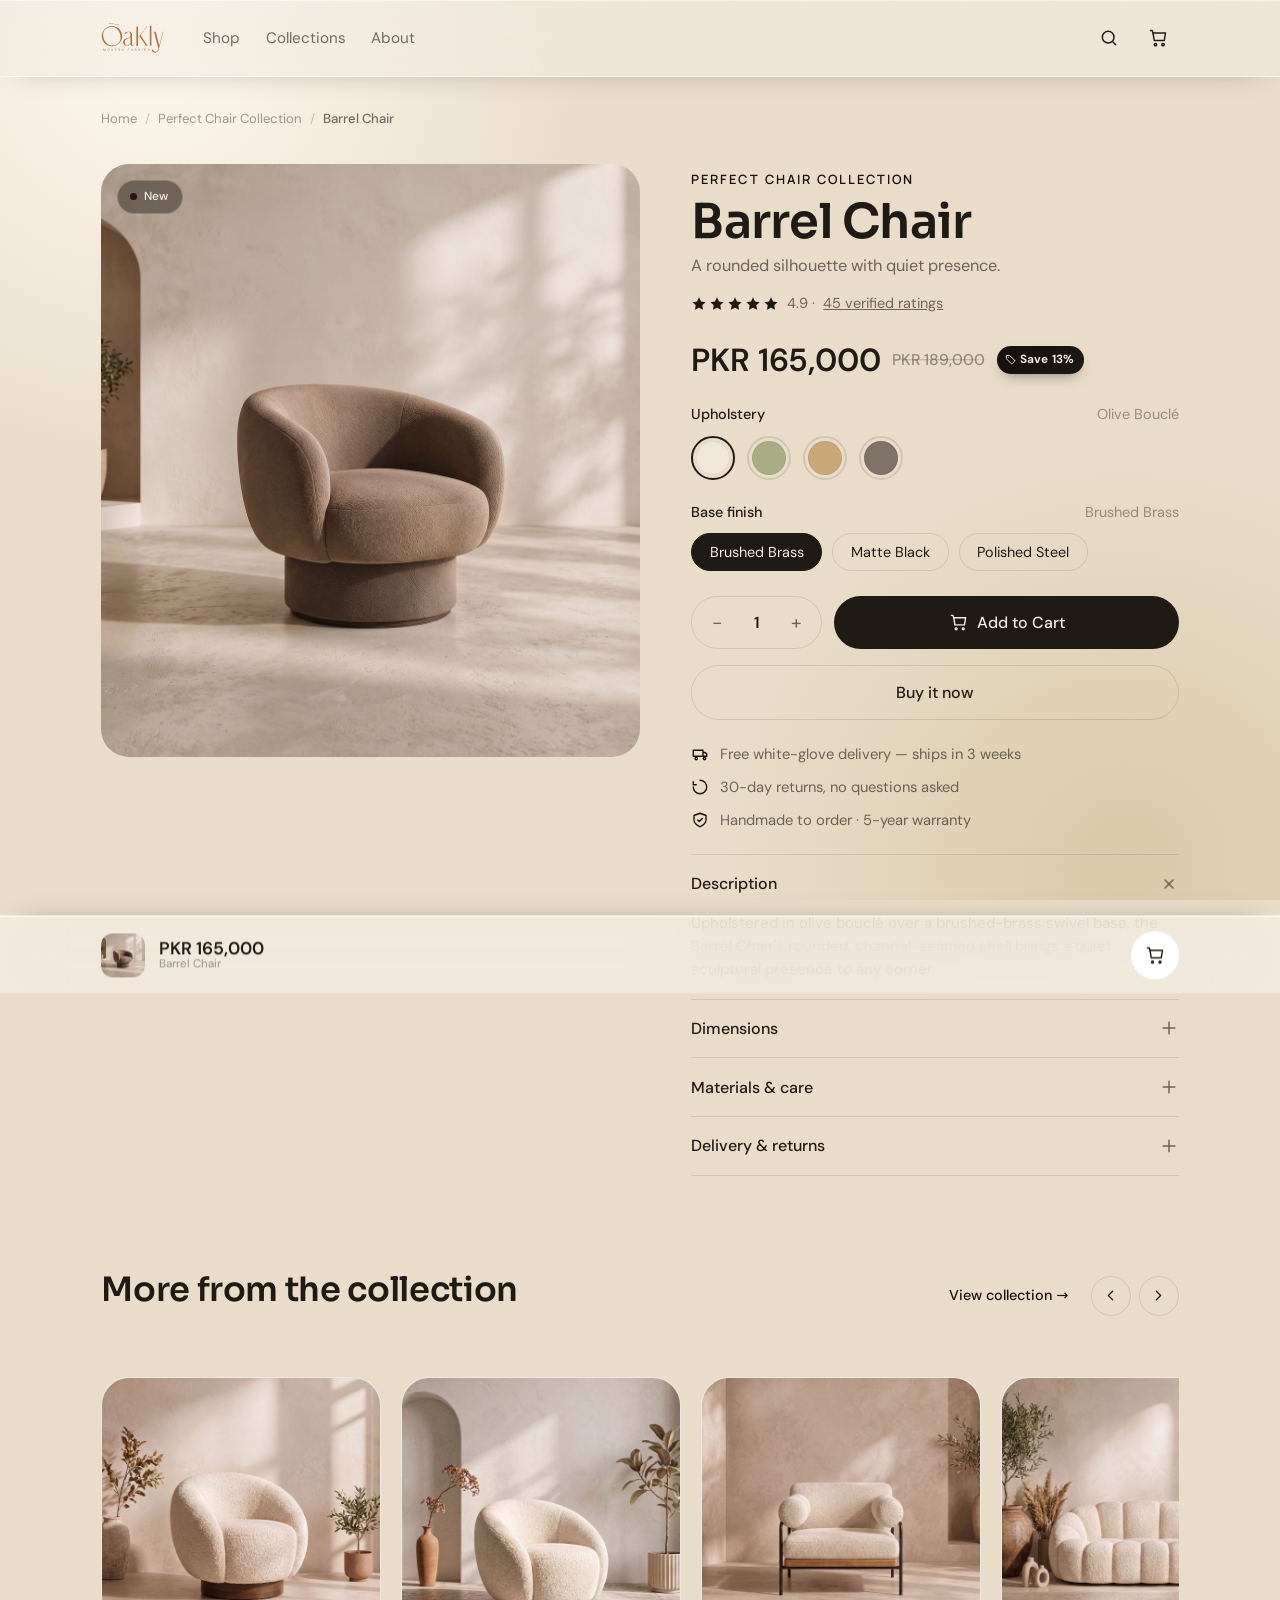
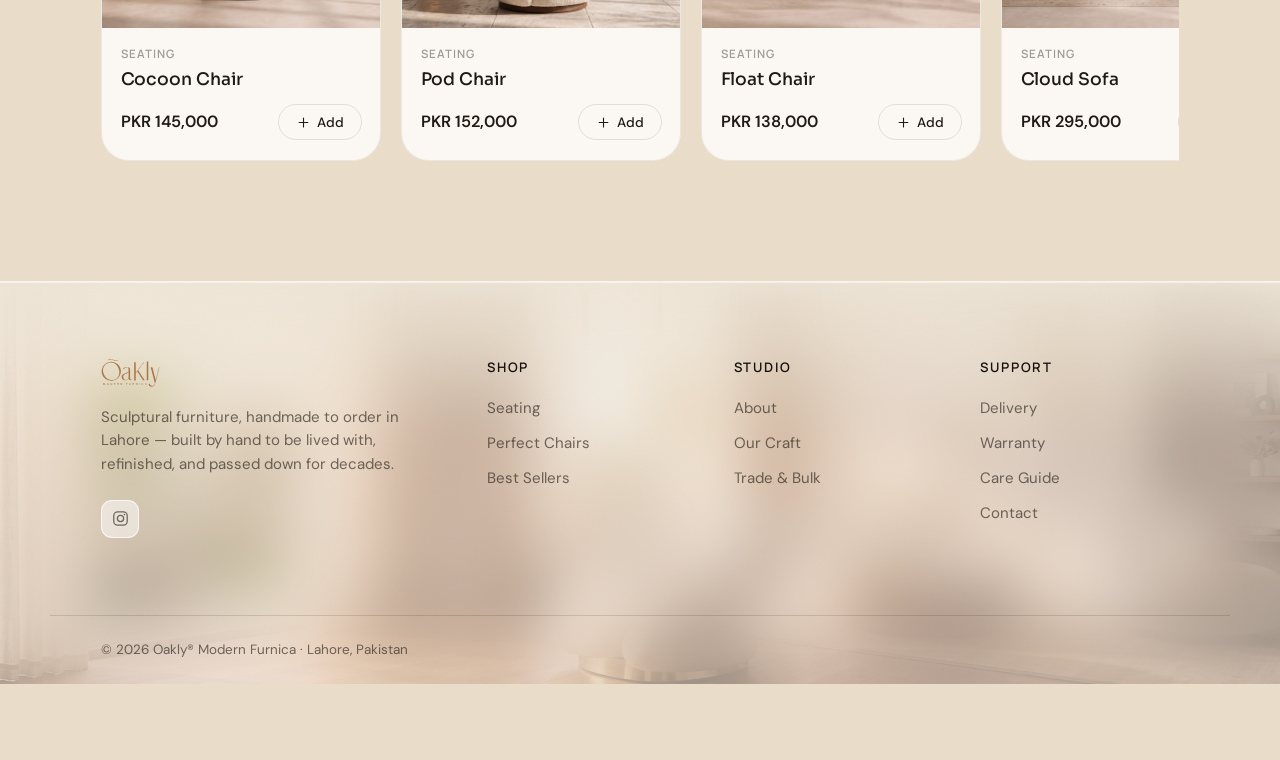
==== commit fc9025ac: "Remove The Oak Series from the site Drop the "The Oak Series" entry from the header nav and footer S" ====
--- a/barrel-chair.html
+++ b/barrel-chair.html
@@ -30,7 +30,6 @@
       <nav class="mainnav" aria-label="Primary">
         <a href="store.html">Shop</a>
         <a href="chairs.html">Collections</a>
-        <a href="product.html">The Oak Series</a>
         <a href="index.html">About</a>
       </nav>
       <div class="header-tools">
@@ -194,7 +193,6 @@
           <ul>
             <li><a href="store.html">Seating</a></li>
             <li><a href="chairs.html">Perfect Chairs</a></li>
-            <li><a href="product.html">The Oak Series</a></li>
             <li><a href="store.html">Best Sellers</a></li>
           </ul>
         </nav>
